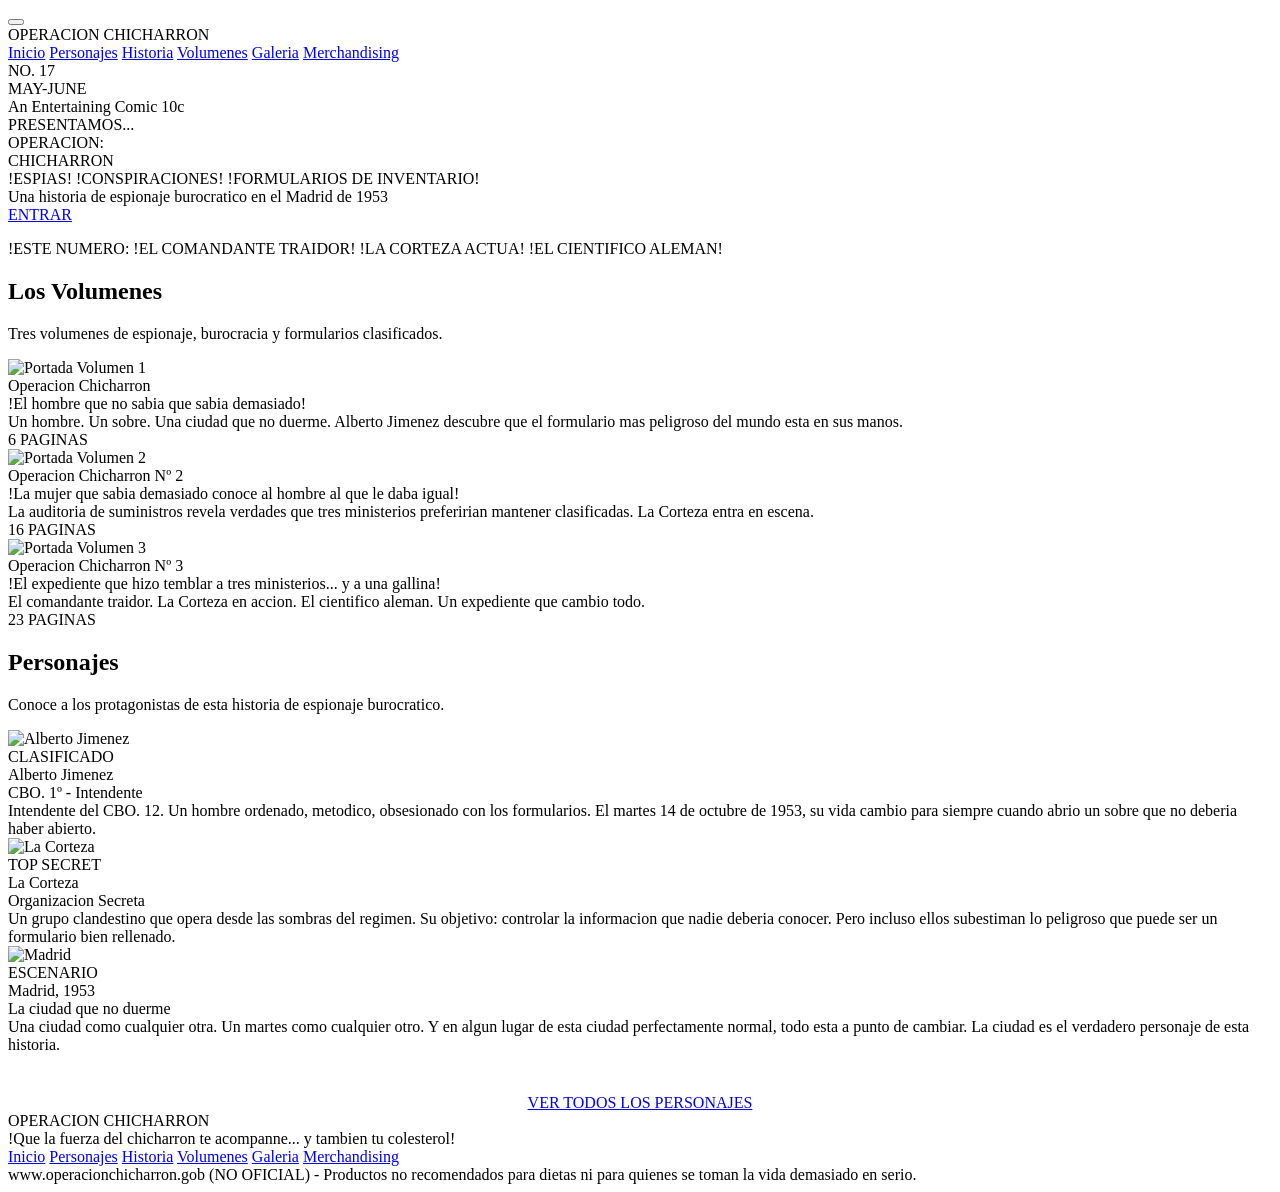
==== index.html @ 0389983f "Add files via upload" ====
<!DOCTYPE html>
<html lang="es">
<head>
  <meta charset="UTF-8">
  <meta name="viewport" content="width=device-width, initial-scale=1.0">
  <title>Operacion Chicharron - El comic</title>
  <meta name="description" content="Operacion Chicharron: Espias, conspiraciones y formularios de inventario. El comic espanol de espionaje burocratico.">
  <link rel="stylesheet" href="css/styles.css">
  <link rel="stylesheet" href="css/animations.css">
</head>
<body>

  <!-- Flash overlay -->
  <div class="flash-overlay"></div>

  <!-- Hamburger -->
  <button class="nav-toggle" aria-label="Menu">
    <span class="bar"></span>
    <span class="bar"></span>
    <span class="bar"></span>
  </button>

  <!-- Fullscreen nav -->
  <nav>
    <div class="nav-logo">OPERACION CHICHARRON</div>
    <a href="index.html">Inicio</a>
    <a href="personajes.html">Personajes</a>
    <a href="historia.html">Historia</a>
    <a href="volumenes.html">Volumenes</a>
    <a href="galeria.html">Galeria</a>
    <a href="merchandising.html">Merchandising</a>
  </nav>

  <!-- HERO -->
  <section class="hero">
    <!-- Explosion burst rings -->
    <div class="explosion-burst"></div>

    <!-- Speed lines -->
    <div class="speed-lines">
      <div class="speed-line"></div>
      <div class="speed-line"></div>
      <div class="speed-line"></div>
      <div class="speed-line"></div>
      <div class="speed-line"></div>
      <div class="speed-line"></div>
      <div class="speed-line"></div>
      <div class="speed-line"></div>
      <div class="speed-line"></div>
      <div class="speed-line"></div>
      <div class="speed-line"></div>
      <div class="speed-line"></div>
    </div>

    <!-- Particles -->
    <div class="particle"></div>
    <div class="particle"></div>
    <div class="particle"></div>
    <div class="particle"></div>
    <div class="particle"></div>
    <div class="particle"></div>
    <div class="particle"></div>
    <div class="particle"></div>

    <!-- Issue badge -->
    <div class="issue-box">
      <div class="issue-num">NO. 17</div>
      <div class="issue-date">MAY-JUNE</div>
    </div>

    <!-- EC Badge -->
    <div class="ec-badge">
      <span>An Entertaining</span>
      <span>Comic</span>
      <span class="price">10c</span>
    </div>

    <!-- Title -->
    <div class="title-container">
      <div class="title-sub">PRESENTAMOS...</div>
      <div class="title-main">OPERACION:</div>
      <span class="title-line2">CHICHARRON</span>
      <div class="title-tagline">!ESPIAS! !CONSPIRACIONES! !FORMULARIOS DE INVENTARIO!</div>
      <div class="title-tagline2">Una historia de espionaje burocratico en el Madrid de 1953</div>
      <a href="#contenido" class="menu-btn">ENTRAR</a>
    </div>

    <!-- Bottom strip -->
    <div class="bottom-strip">
      <p>!ESTE NUMERO: !EL COMANDANTE TRAIDOR! !LA CORTEZA ACTUA! !EL CIENTIFICO ALEMAN!</p>
    </div>
  </section>

  <!-- CONTENIDO -->
  <div id="contenido">

    <!-- Volumenes recientes -->
    <section class="page-section">
      <div class="section-header reveal">
        <h2>Los Volumenes</h2>
        <p>Tres volumenes de espionaje, burocracia y formularios clasificados.</p>
      </div>

      <div class="volumes-grid">
        <div class="volume-card reveal">
          <img class="vol-cover" src="assets/portada1.png" alt="Portada Volumen 1">
          <div class="vol-info">
            <div class="vol-title">Operacion Chicharron</div>
            <div class="vol-subtitle">!El hombre que no sabia que sabia demasiado!</div>
            <div class="vol-desc">Un hombre. Un sobre. Una ciudad que no duerme. Alberto Jimenez descubre que el formulario mas peligroso del mundo esta en sus manos.</div>
            <span class="vol-pages">6 PAGINAS</span>
          </div>
        </div>

        <div class="volume-card reveal">
          <img class="vol-cover" src="assets/portada2.png" alt="Portada Volumen 2">
          <div class="vol-info">
            <div class="vol-title">Operacion Chicharron Nº 2</div>
            <div class="vol-subtitle">!La mujer que sabia demasiado conoce al hombre al que le daba igual!</div>
            <div class="vol-desc">La auditoria de suministros revela verdades que tres ministerios preferirian mantener clasificadas. La Corteza entra en escena.</div>
            <span class="vol-pages">16 PAGINAS</span>
          </div>
        </div>

        <div class="volume-card reveal">
          <img class="vol-cover" src="assets/portada3.png" alt="Portada Volumen 3">
          <div class="vol-info">
            <div class="vol-title">Operacion Chicharron Nº 3</div>
            <div class="vol-subtitle">!El expediente que hizo temblar a tres ministerios... y a una gallina!</div>
            <div class="vol-desc">El comandante traidor. La Corteza en accion. El cientifico aleman. Un expediente que cambio todo.</div>
            <span class="vol-pages">23 PAGINAS</span>
          </div>
        </div>
      </div>
    </section>

    <!-- Personaje destacado -->
    <section class="page-section">
      <div class="section-header reveal">
        <h2>Personajes</h2>
        <p>Conoce a los protagonistas de esta historia de espionaje burocratico.</p>
      </div>

      <div class="character-grid">
        <div class="character-card reveal">
          <img class="char-image" src="assets/panels/panel-vol3-14.png" alt="Alberto Jimenez">
          <div class="char-info">
            <div class="char-stamp">CLASIFICADO</div>
            <div class="char-name">Alberto Jimenez</div>
            <div class="char-rank">CBO. 1º - Intendente</div>
            <div class="char-desc">Intendente del CBO. 12. Un hombre ordenado, metodico, obsesionado con los formularios. El martes 14 de octubre de 1953, su vida cambio para siempre cuando abrio un sobre que no deberia haber abierto.</div>
          </div>
        </div>

        <div class="character-card reveal">
          <img class="char-image" src="assets/panels/panel-vol3-1.png" alt="La Corteza">
          <div class="char-info">
            <div class="char-stamp">TOP SECRET</div>
            <div class="char-name">La Corteza</div>
            <div class="char-rank">Organizacion Secreta</div>
            <div class="char-desc">Un grupo clandestino que opera desde las sombras del regimen. Su objetivo: controlar la informacion que nadie deberia conocer. Pero incluso ellos subestiman lo peligroso que puede ser un formulario bien rellenado.</div>
          </div>
        </div>

        <div class="character-card reveal">
          <img class="char-image" src="assets/panels/panel-madrid.png" alt="Madrid">
          <div class="char-info">
            <div class="char-stamp">ESCENARIO</div>
            <div class="char-name">Madrid, 1953</div>
            <div class="char-rank">La ciudad que no duerme</div>
            <div class="char-desc">Una ciudad como cualquier otra. Un martes como cualquier otro. Y en algun lugar de esta ciudad perfectamente normal, todo esta a punto de cambiar. La ciudad es el verdadero personaje de esta historia.</div>
          </div>
        </div>
      </div>

      <div style="text-align: center; margin-top: 40px;" class="reveal">
        <a href="personajes.html" class="menu-btn" style="opacity:1; animation:none;">VER TODOS LOS PERSONAJES</a>
      </div>
    </section>

    <!-- Footer -->
    <footer>
      <div class="footer-logo">OPERACION CHICHARRON</div>
      <div class="footer-tagline">!Que la fuerza del chicharron te acompanne... y tambien tu colesterol!</div>
      <div class="footer-links">
        <a href="index.html">Inicio</a>
        <a href="personajes.html">Personajes</a>
        <a href="historia.html">Historia</a>
        <a href="volumenes.html">Volumenes</a>
        <a href="galeria.html">Galeria</a>
        <a href="merchandising.html">Merchandising</a>
      </div>
      <div class="footer-copy">www.operacionchicharron.gob (NO OFICIAL) - Productos no recomendados para dietas ni para quienes se toman la vida demasiado en serio.</div>
    </footer>

  </div>

  <script src="js/main.js"></script>
</body>
</html>
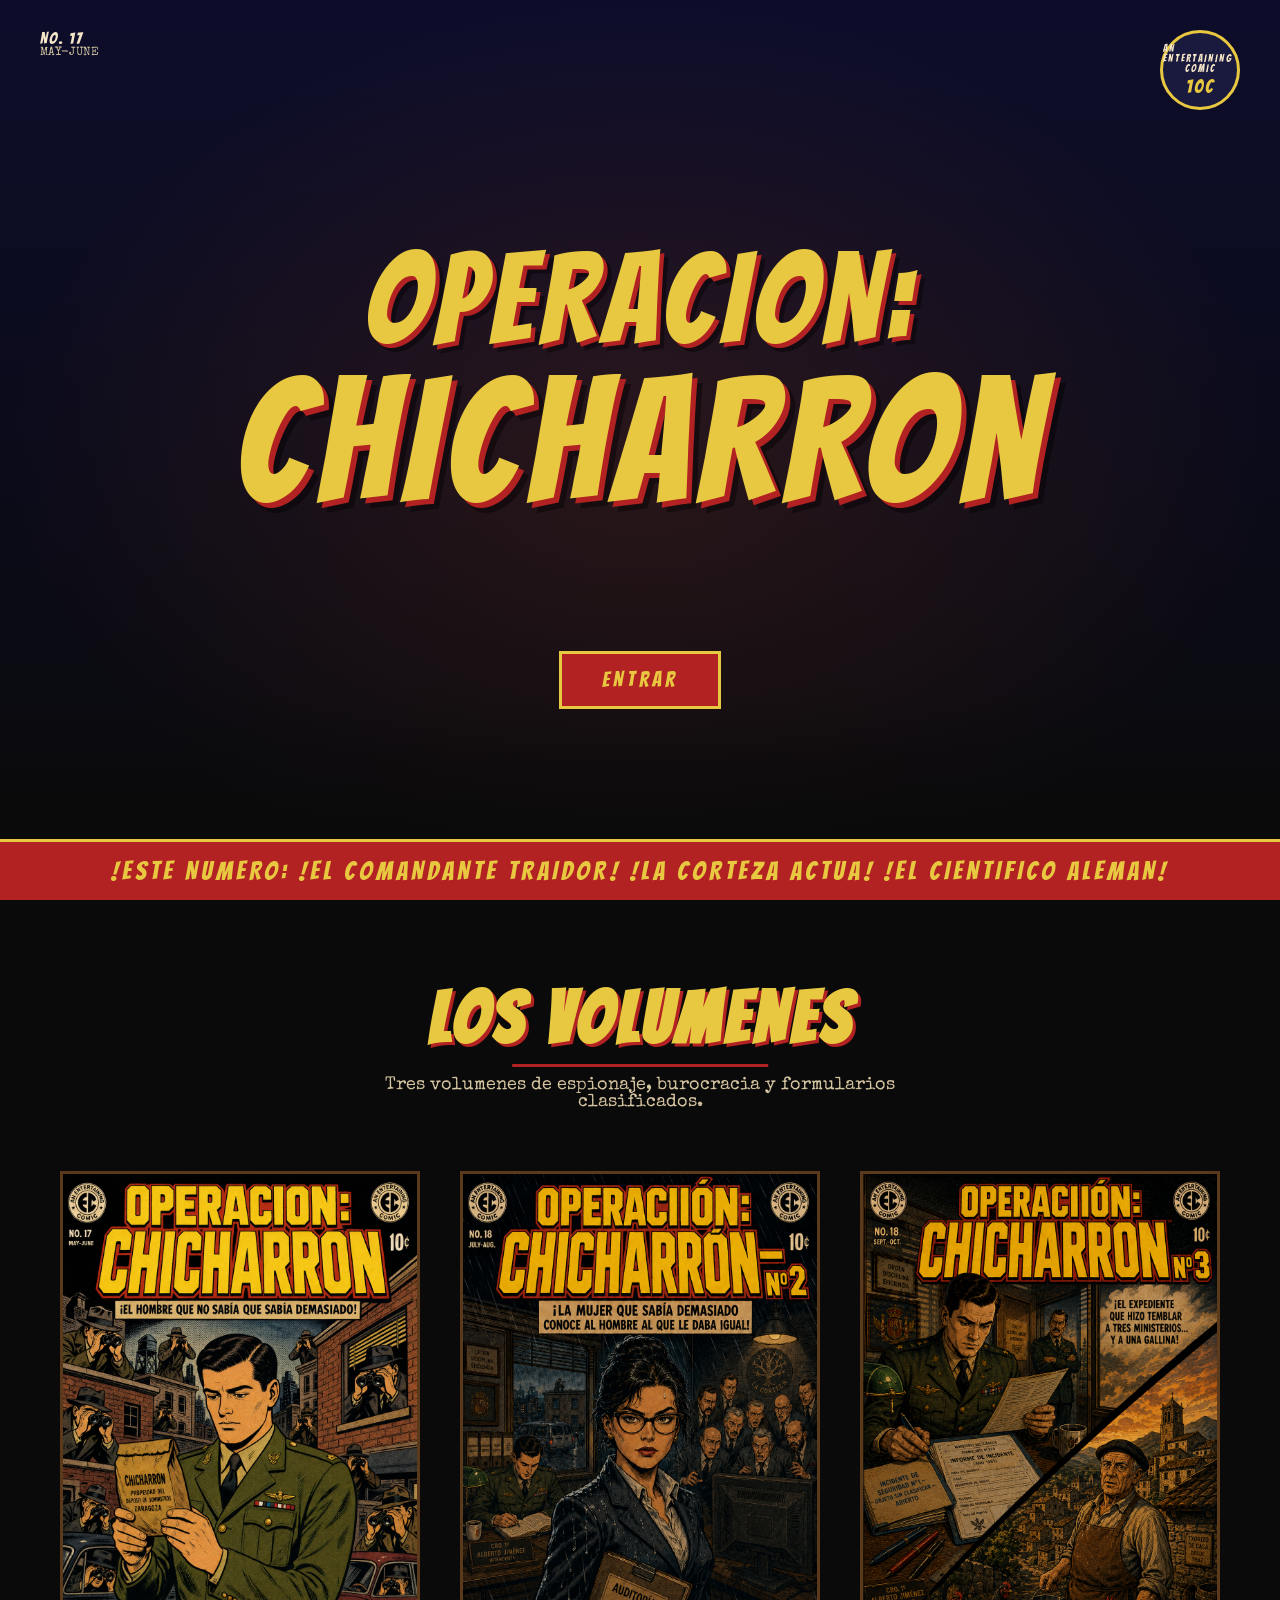
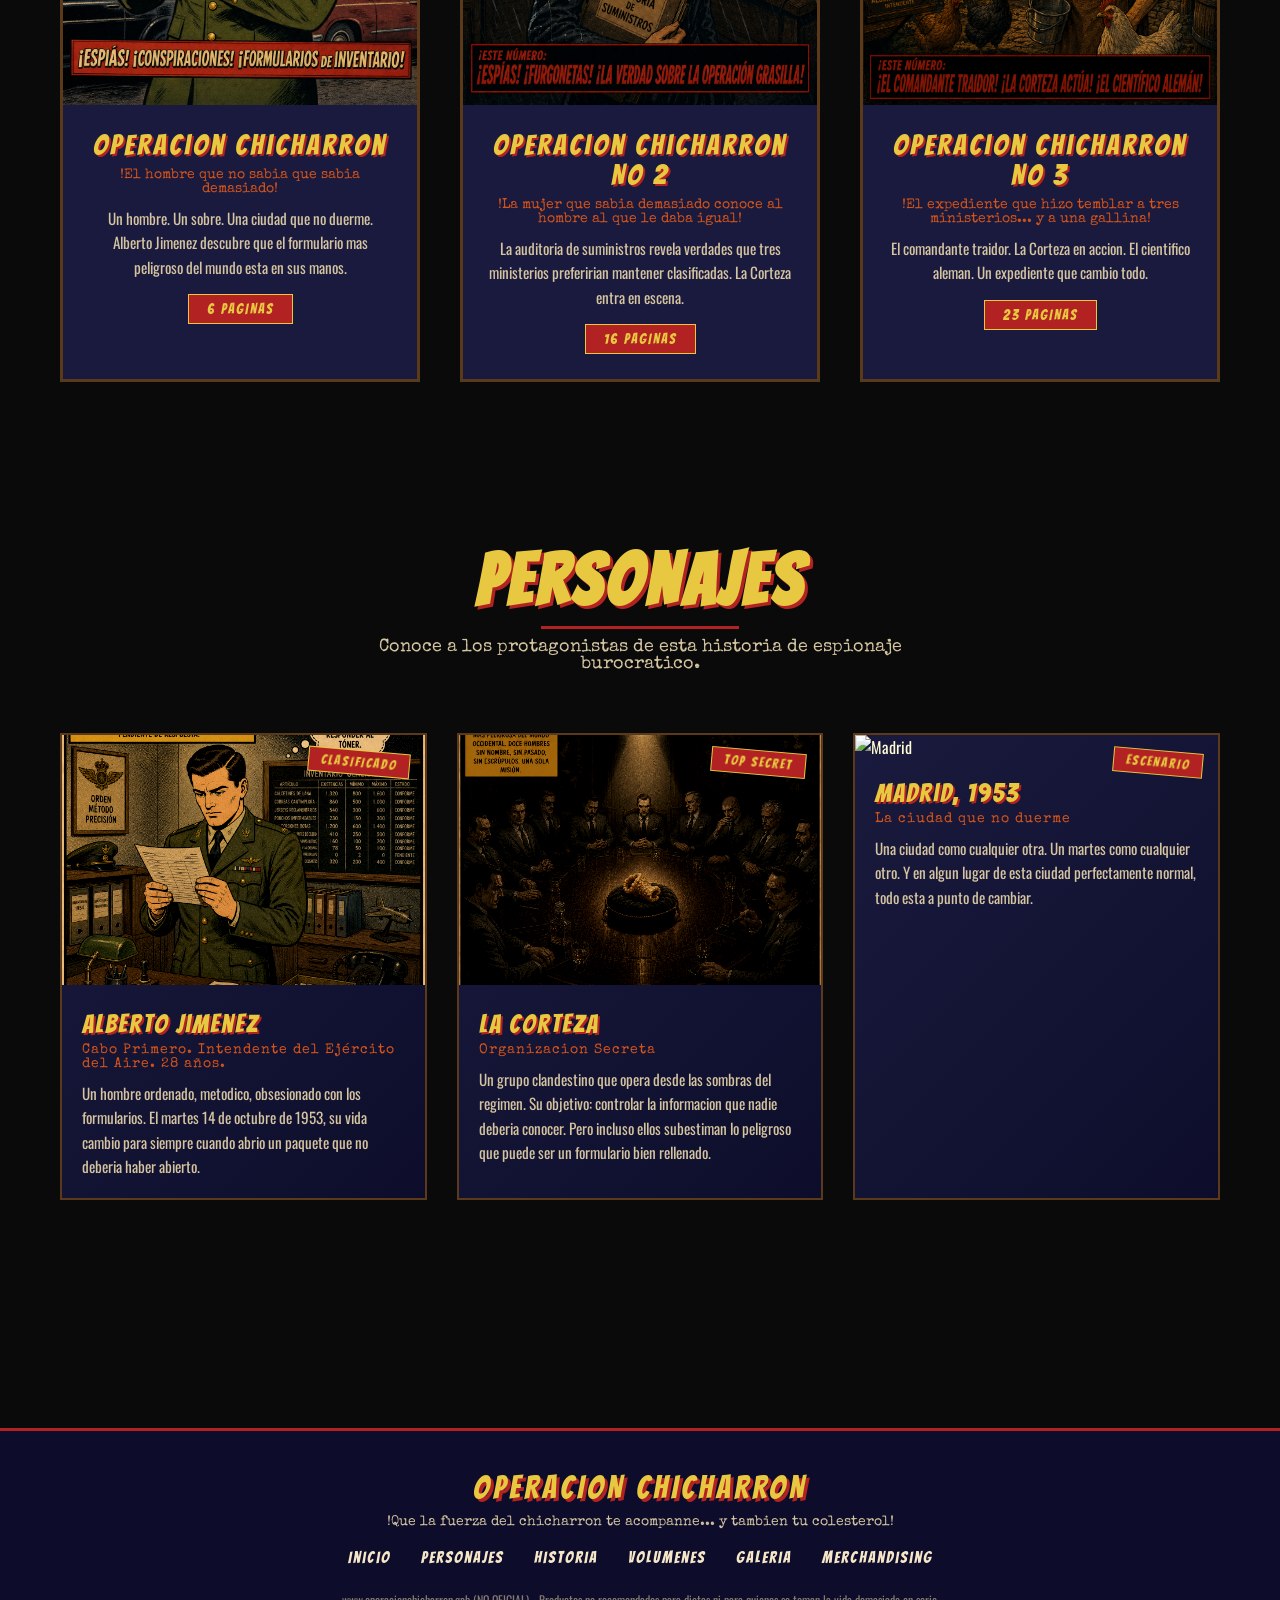
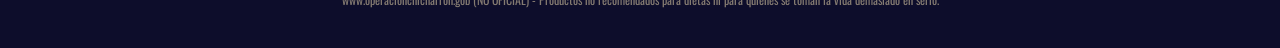
==== commit e1160ce2: "Add files via upload" ====
--- a/index.html
+++ b/index.html
@@ -143,17 +143,17 @@
 
       <div class="character-grid">
         <div class="character-card reveal">
-          <img class="char-image" src="assets/panels/panel-vol3-14.png" alt="Alberto Jimenez">
+          <img class="char-image" src="assets/personajes/alberto.png" alt="Alberto Jimenez">
           <div class="char-info">
             <div class="char-stamp">CLASIFICADO</div>
             <div class="char-name">Alberto Jimenez</div>
-            <div class="char-rank">CBO. 1º - Intendente</div>
-            <div class="char-desc">Intendente del CBO. 12. Un hombre ordenado, metodico, obsesionado con los formularios. El martes 14 de octubre de 1953, su vida cambio para siempre cuando abrio un sobre que no deberia haber abierto.</div>
+            <div class="char-rank">Cabo Primero. Intendente del Ejército del Aire. 28 años.</div>
+            <div class="char-desc">Un hombre ordenado, metodico, obsesionado con los formularios. El martes 14 de octubre de 1953, su vida cambio para siempre cuando abrio un paquete que no deberia haber abierto.</div>
           </div>
         </div>
 
         <div class="character-card reveal">
-          <img class="char-image" src="assets/panels/panel-vol3-1.png" alt="La Corteza">
+          <img class="char-image" src="assets/personajes/La Corteza.png" alt="La Corteza">
           <div class="char-info">
             <div class="char-stamp">TOP SECRET</div>
             <div class="char-name">La Corteza</div>
@@ -168,7 +168,7 @@
             <div class="char-stamp">ESCENARIO</div>
             <div class="char-name">Madrid, 1953</div>
             <div class="char-rank">La ciudad que no duerme</div>
-            <div class="char-desc">Una ciudad como cualquier otra. Un martes como cualquier otro. Y en algun lugar de esta ciudad perfectamente normal, todo esta a punto de cambiar. La ciudad es el verdadero personaje de esta historia.</div>
+            <div class="char-desc">Una ciudad como cualquier otra. Un martes como cualquier otro. Y en algun lugar de esta ciudad perfectamente normal, todo esta a punto de cambiar.</div>
           </div>
         </div>
       </div>
--- a/css/styles.css
+++ b/css/styles.css
@@ -0,0 +1,789 @@
+@import url('https://fonts.googleapis.com/css2?family=Bangers&family=Special+Elite&family=Oswald:wght@400;700&display=swap');
+
+*, *::before, *::after {
+  margin: 0;
+  padding: 0;
+  box-sizing: border-box;
+}
+
+:root {
+  --amarillo: #E8C840;
+  --amarillo-oscuro: #C4A020;
+  --naranja: #D4541A;
+  --rojo: #B22222;
+  --azul-oscuro: #1A1A3E;
+  --azul-profundo: #0D0D2B;
+  --negro: #0A0A0A;
+  --crema: #F5E6C8;
+  --crema-oscuro: #D4C4A0;
+  --verde-militar: #4A5A3A;
+  --marron: #5A3A1A;
+  --sombra: rgba(0,0,0,0.7);
+}
+
+html {
+  scroll-behavior: smooth;
+}
+
+body {
+  font-family: 'Oswald', sans-serif;
+  background-color: var(--negro);
+  color: var(--crema);
+  overflow-x: hidden;
+  min-height: 100vh;
+}
+
+/* Halftone background pattern */
+body::before {
+  content: '';
+  position: fixed;
+  top: 0;
+  left: 0;
+  width: 100%;
+  height: 100%;
+  background-image: radial-gradient(circle, rgba(232,200,64,0.03) 1px, transparent 1px);
+  background-size: 4px 4px;
+  pointer-events: none;
+  z-index: 0;
+}
+
+/* ===== NAVIGATION ===== */
+.nav-toggle {
+  display: none;
+  position: fixed;
+  top: 20px;
+  right: 20px;
+  z-index: 1001;
+  background: var(--rojo);
+  border: 3px solid var(--amarillo);
+  padding: 10px 14px;
+  cursor: pointer;
+  font-family: 'Bangers', cursive;
+  font-size: 1.4rem;
+  color: var(--amarillo);
+  letter-spacing: 2px;
+  transition: transform 0.2s;
+}
+.nav-toggle:hover { transform: scale(1.1); }
+.nav-toggle .bar {
+  display: block;
+  width: 28px;
+  height: 3px;
+  background: var(--amarillo);
+  margin: 5px 0;
+  transition: 0.3s;
+}
+
+nav {
+  position: fixed;
+  top: 0;
+  left: 0;
+  width: 100%;
+  height: 100%;
+  background: var(--negro);
+  z-index: 1000;
+  display: flex;
+  flex-direction: column;
+  align-items: center;
+  justify-content: center;
+  gap: 10px;
+  opacity: 0;
+  pointer-events: none;
+  transition: opacity 0.4s ease;
+}
+nav.active {
+  opacity: 1;
+  pointer-events: all;
+}
+
+nav .nav-logo {
+  font-family: 'Bangers', cursive;
+  font-size: 2rem;
+  color: var(--amarillo);
+  text-shadow: 3px 3px 0 var(--rojo);
+  margin-bottom: 30px;
+  letter-spacing: 4px;
+}
+
+nav a {
+  font-family: 'Bangers', cursive;
+  font-size: 1.8rem;
+  color: var(--crema);
+  text-decoration: none;
+  padding: 12px 40px;
+  border: 2px solid transparent;
+  position: relative;
+  letter-spacing: 3px;
+  transition: all 0.3s;
+  text-transform: uppercase;
+}
+nav a::before {
+  content: '';
+  position: absolute;
+  left: 0;
+  top: 50%;
+  transform: translateY(-50%);
+  width: 0;
+  height: 0;
+  border-left: 12px solid var(--amarillo);
+  border-top: 8px solid transparent;
+  border-bottom: 8px solid transparent;
+  transition: left 0.3s;
+  opacity: 0;
+}
+nav a:hover {
+  color: var(--amarillo);
+  text-shadow: 2px 2px 0 var(--rojo);
+}
+nav a:hover::before {
+  left: 10px;
+  opacity: 1;
+}
+
+/* Hamburger state */
+.nav-toggle.active .bar:nth-child(1) {
+  transform: rotate(45deg) translate(5px, 6px);
+}
+.nav-toggle.active .bar:nth-child(2) {
+  opacity: 0;
+}
+.nav-toggle.active .bar:nth-child(3) {
+  transform: rotate(-45deg) translate(5px, -6px);
+}
+
+/* ===== HERO / INICIO ===== */
+.hero {
+  min-height: 100vh;
+  display: flex;
+  flex-direction: column;
+  align-items: center;
+  justify-content: center;
+  position: relative;
+  background:
+    radial-gradient(ellipse at center, rgba(212,84,26,0.15) 0%, transparent 70%),
+    linear-gradient(180deg, var(--azul-profundo) 0%, var(--negro) 100%);
+  overflow: hidden;
+  padding: 20px;
+}
+
+.hero::after {
+  content: '';
+  position: absolute;
+  bottom: 0;
+  left: 0;
+  width: 100%;
+  height: 200px;
+  background: linear-gradient(to top, var(--negro), transparent);
+  pointer-events: none;
+}
+
+/* ===== TITLE TYPOGRAPHY ===== */
+.title-container {
+  text-align: center;
+  position: relative;
+  z-index: 2;
+}
+
+.title-sub {
+  font-family: 'Bangers', cursive;
+  font-size: clamp(1.2rem, 3vw, 2rem);
+  color: var(--crema);
+  letter-spacing: 10px;
+  text-transform: uppercase;
+  margin-bottom: 10px;
+  opacity: 0;
+}
+.title-sub.animate { animation: fadeSlideDown 0.6s ease forwards 0.5s; }
+
+.title-main {
+  font-family: 'Bangers', cursive;
+  font-size: clamp(3rem, 10vw, 8rem);
+  color: var(--amarillo);
+  text-shadow:
+    4px 4px 0 var(--rojo),
+    8px 8px 0 rgba(0,0,0,0.4);
+  letter-spacing: 6px;
+  line-height: 1;
+  position: relative;
+  display: inline-block;
+}
+
+.title-line2 {
+  font-family: 'Bangers', cursive;
+  font-size: clamp(4rem, 14vw, 11rem);
+  color: var(--amarillo);
+  text-shadow:
+    5px 5px 0 var(--rojo),
+    10px 10px 0 rgba(0,0,0,0.4);
+  letter-spacing: 8px;
+  line-height: 0.9;
+  display: block;
+}
+
+.title-tagline {
+  font-family: 'Special Elite', cursive;
+  font-size: clamp(0.9rem, 2vw, 1.4rem);
+  color: var(--naranja);
+  margin-top: 30px;
+  letter-spacing: 3px;
+  text-transform: uppercase;
+  opacity: 0;
+}
+.title-tagline.animate { animation: fadeSlideUp 0.8s ease forwards 1.8s; }
+
+.title-tagline2 {
+  font-family: 'Special Elite', cursive;
+  font-size: clamp(0.7rem, 1.5vw, 1rem);
+  color: var(--crema-oscuro);
+  margin-top: 10px;
+  letter-spacing: 2px;
+  opacity: 0;
+}
+.title-tagline2.animate { animation: fadeSlideUp 0.8s ease forwards 2.2s; }
+
+/* ===== COMIC BADGE (EC style) ===== */
+.ec-badge {
+  position: absolute;
+  top: 30px;
+  right: 40px;
+  width: 80px;
+  height: 80px;
+  border: 3px solid var(--amarillo);
+  border-radius: 50%;
+  display: flex;
+  flex-direction: column;
+  align-items: center;
+  justify-content: center;
+  background: var(--azul-oscuro);
+  z-index: 5;
+  opacity: 0;
+  animation: fadeScale 0.5s ease forwards 2.5s;
+}
+.ec-badge span {
+  font-family: 'Bangers', cursive;
+  font-size: 0.6rem;
+  color: var(--crema);
+  letter-spacing: 2px;
+  text-transform: uppercase;
+}
+.ec-badge .price {
+  font-size: 1.2rem;
+  color: var(--amarillo);
+  margin-top: 2px;
+}
+
+/* ===== ISSUE BOX ===== */
+.issue-box {
+  position: absolute;
+  top: 30px;
+  left: 40px;
+  z-index: 5;
+  opacity: 0;
+  animation: fadeSlideRight 0.5s ease forwards 2.8s;
+}
+.issue-box .issue-num {
+  font-family: 'Bangers', cursive;
+  font-size: 1rem;
+  color: var(--crema);
+  letter-spacing: 2px;
+}
+.issue-box .issue-date {
+  font-family: 'Special Elite', cursive;
+  font-size: 0.75rem;
+  color: var(--crema-oscuro);
+}
+
+/* ===== BOTTOM STRIP ===== */
+.bottom-strip {
+  position: absolute;
+  bottom: 0;
+  left: 0;
+  width: 100%;
+  background: var(--rojo);
+  padding: 15px 20px;
+  text-align: center;
+  z-index: 5;
+  border-top: 3px solid var(--amarillo);
+}
+.bottom-strip p {
+  font-family: 'Bangers', cursive;
+  font-size: clamp(0.9rem, 2.5vw, 1.6rem);
+  color: var(--amarillo);
+  letter-spacing: 4px;
+  text-transform: uppercase;
+}
+
+/* ===== MENU BUTTON (bottom of hero) ===== */
+.menu-btn {
+  position: relative;
+  z-index: 10;
+  margin-top: 50px;
+  display: inline-block;
+  padding: 15px 40px;
+  background: var(--rojo);
+  border: 3px solid var(--amarillo);
+  color: var(--amarillo);
+  font-family: 'Bangers', cursive;
+  font-size: 1.3rem;
+  letter-spacing: 4px;
+  text-transform: uppercase;
+  text-decoration: none;
+  cursor: pointer;
+  transition: all 0.3s;
+  opacity: 0;
+  animation: fadeSlideUp 0.6s ease forwards 3s;
+}
+.menu-btn:hover {
+  background: var(--amarillo);
+  color: var(--negro);
+  transform: scale(1.05);
+}
+
+/* ===== PAGE SECTIONS ===== */
+.page-section {
+  padding: 80px 20px;
+  max-width: 1200px;
+  margin: 0 auto;
+  position: relative;
+  z-index: 1;
+}
+
+.section-header {
+  text-align: center;
+  margin-bottom: 60px;
+  position: relative;
+}
+
+.section-header h2 {
+  font-family: 'Bangers', cursive;
+  font-size: clamp(2.5rem, 6vw, 4.5rem);
+  color: var(--amarillo);
+  text-shadow: 3px 3px 0 var(--rojo);
+  letter-spacing: 4px;
+  text-transform: uppercase;
+  position: relative;
+  display: inline-block;
+}
+.section-header h2::after {
+  content: '';
+  position: absolute;
+  bottom: -10px;
+  left: 50%;
+  transform: translateX(-50%);
+  width: 60%;
+  height: 3px;
+  background: var(--rojo);
+}
+
+.section-header p {
+  font-family: 'Special Elite', cursive;
+  font-size: 1.1rem;
+  color: var(--crema-oscuro);
+  margin-top: 20px;
+  max-width: 600px;
+  margin-left: auto;
+  margin-right: auto;
+}
+
+/* ===== COMIC PANEL CARDS ===== */
+.panel-card {
+  background: var(--azul-oscuro);
+  border: 3px solid var(--amarillo);
+  overflow: hidden;
+  position: relative;
+  margin-bottom: 30px;
+  transition: transform 0.3s;
+}
+.panel-card:hover { transform: scale(1.02); }
+
+.panel-card img {
+  width: 100%;
+  height: auto;
+  display: block;
+  filter: saturate(0.9);
+  transition: filter 0.3s;
+}
+.panel-card:hover img { filter: saturate(1.2); }
+
+.panel-card .panel-caption {
+  padding: 15px 20px;
+  background: rgba(0,0,0,0.8);
+  font-family: 'Special Elite', cursive;
+  font-size: 0.95rem;
+  color: var(--crema);
+  border-top: 2px solid var(--rojo);
+}
+
+/* ===== CHARACTER CARDS ===== */
+.character-grid {
+  display: grid;
+  grid-template-columns: repeat(auto-fit, minmax(300px, 1fr));
+  gap: 30px;
+  margin-top: 40px;
+}
+
+.character-card {
+  background: linear-gradient(135deg, var(--azul-oscuro), var(--azul-profundo));
+  border: 2px solid var(--marron);
+  padding: 0;
+  position: relative;
+  overflow: hidden;
+  transition: transform 0.3s, border-color 0.3s;
+}
+.character-card:hover {
+  transform: translateY(-5px);
+  border-color: var(--amarillo);
+}
+
+.character-card .char-image {
+  width: 100%;
+  height: 250px;
+  object-fit: cover;
+  filter: sepia(0.2) contrast(1.1);
+}
+
+.character-card .char-info {
+  padding: 20px;
+}
+
+.character-card .char-name {
+  font-family: 'Bangers', cursive;
+  font-size: 1.6rem;
+  color: var(--amarillo);
+  text-shadow: 2px 2px 0 var(--rojo);
+  letter-spacing: 2px;
+}
+
+.character-card .char-rank {
+  font-family: 'Special Elite', cursive;
+  font-size: 0.85rem;
+  color: var(--naranja);
+  margin: 5px 0 10px;
+  letter-spacing: 1px;
+}
+
+.character-card .char-desc {
+  font-family: 'Oswald', sans-serif;
+  font-size: 0.95rem;
+  color: var(--crema-oscuro);
+  line-height: 1.6;
+}
+
+.character-card .char-stamp {
+  position: absolute;
+  top: 15px;
+  right: 15px;
+  background: var(--rojo);
+  color: var(--amarillo);
+  font-family: 'Bangers', cursive;
+  padding: 5px 12px;
+  font-size: 0.8rem;
+  letter-spacing: 2px;
+  transform: rotate(5deg);
+  border: 1px solid var(--amarillo);
+}
+
+/* ===== VOLUME CARDS ===== */
+.volumes-grid {
+  display: grid;
+  grid-template-columns: repeat(auto-fit, minmax(300px, 1fr));
+  gap: 40px;
+  margin-top: 40px;
+}
+
+.volume-card {
+  background: var(--azul-oscuro);
+  border: 3px solid var(--marron);
+  overflow: hidden;
+  transition: transform 0.3s, border-color 0.3s;
+  position: relative;
+}
+.volume-card:hover {
+  transform: translateY(-8px);
+  border-color: var(--amarillo);
+}
+
+.volume-card .vol-cover {
+  width: 100%;
+  height: auto;
+  display: block;
+}
+
+.volume-card .vol-info {
+  padding: 25px;
+  text-align: center;
+}
+
+.volume-card .vol-title {
+  font-family: 'Bangers', cursive;
+  font-size: 1.8rem;
+  color: var(--amarillo);
+  text-shadow: 2px 2px 0 var(--rojo);
+  letter-spacing: 3px;
+}
+
+.volume-card .vol-subtitle {
+  font-family: 'Special Elite', cursive;
+  font-size: 0.9rem;
+  color: var(--naranja);
+  margin: 8px 0;
+}
+
+.volume-card .vol-desc {
+  font-family: 'Oswald', sans-serif;
+  font-size: 0.95rem;
+  color: var(--crema-oscuro);
+  line-height: 1.6;
+  margin-top: 10px;
+}
+
+.volume-card .vol-pages {
+  display: inline-block;
+  margin-top: 15px;
+  background: var(--rojo);
+  color: var(--amarillo);
+  font-family: 'Bangers', cursive;
+  padding: 6px 18px;
+  font-size: 0.9rem;
+  letter-spacing: 2px;
+  border: 1px solid var(--amarillo);
+}
+
+/* ===== GALLERY ===== */
+.gallery-grid {
+  display: grid;
+  grid-template-columns: repeat(auto-fill, minmax(280px, 1fr));
+  gap: 15px;
+  margin-top: 40px;
+}
+
+.gallery-item {
+  border: 2px solid var(--marron);
+  overflow: hidden;
+  cursor: pointer;
+  transition: transform 0.3s, border-color 0.3s;
+  position: relative;
+}
+.gallery-item:hover {
+  transform: scale(1.03);
+  border-color: var(--amarillo);
+}
+.gallery-item img {
+  width: 100%;
+  height: 220px;
+  object-fit: cover;
+  display: block;
+  filter: saturate(0.85);
+  transition: filter 0.3s;
+}
+.gallery-item:hover img { filter: saturate(1.1); }
+
+/* ===== MERCHANDISING ===== */
+.merch-hero {
+  text-align: center;
+  margin-bottom: 40px;
+}
+.merch-hero img {
+  max-width: 100%;
+  height: auto;
+  border: 4px solid var(--amarillo);
+  box-shadow: 0 0 40px rgba(232,200,64,0.2);
+}
+
+/* ===== TIMELINE ===== */
+.timeline {
+  position: relative;
+  padding: 20px 0;
+}
+.timeline::before {
+  content: '';
+  position: absolute;
+  left: 50%;
+  top: 0;
+  bottom: 0;
+  width: 3px;
+  background: var(--rojo);
+  transform: translateX(-50%);
+}
+
+.timeline-item {
+  position: relative;
+  width: 45%;
+  padding: 25px;
+  background: var(--azul-oscuro);
+  border: 2px solid var(--marron);
+  margin-bottom: 40px;
+}
+.timeline-item:nth-child(odd) {
+  margin-left: 5%;
+}
+.timeline-item:nth-child(even) {
+  margin-left: 50%;
+}
+
+.timeline-item::after {
+  content: '';
+  position: absolute;
+  top: 30px;
+  width: 16px;
+  height: 16px;
+  background: var(--amarillo);
+  border: 3px solid var(--rojo);
+  border-radius: 50%;
+}
+.timeline-item:nth-child(odd)::after {
+  right: -33px;
+}
+.timeline-item:nth-child(even)::after {
+  left: -33px;
+}
+
+.timeline-item .tl-title {
+  font-family: 'Bangers', cursive;
+  font-size: 1.4rem;
+  color: var(--amarillo);
+  text-shadow: 2px 2px 0 var(--rojo);
+  letter-spacing: 2px;
+}
+
+.timeline-item .tl-subtitle {
+  font-family: 'Special Elite', cursive;
+  font-size: 0.85rem;
+  color: var(--naranja);
+  margin: 5px 0 10px;
+}
+
+.timeline-item .tl-text {
+  font-family: 'Oswald', sans-serif;
+  font-size: 0.95rem;
+  color: var(--crema-oscuro);
+  line-height: 1.6;
+}
+
+.timeline-item .tl-cover {
+  width: 100%;
+  margin-top: 15px;
+  border: 2px solid var(--marron);
+}
+
+/* ===== FOOTER ===== */
+footer {
+  background: var(--azul-profundo);
+  border-top: 3px solid var(--rojo);
+  padding: 40px 20px;
+  text-align: center;
+  position: relative;
+  z-index: 1;
+}
+
+footer .footer-logo {
+  font-family: 'Bangers', cursive;
+  font-size: 2rem;
+  color: var(--amarillo);
+  text-shadow: 3px 3px 0 var(--rojo);
+  letter-spacing: 4px;
+}
+
+footer .footer-tagline {
+  font-family: 'Special Elite', cursive;
+  font-size: 0.9rem;
+  color: var(--crema-oscuro);
+  margin: 10px 0 20px;
+}
+
+footer .footer-links {
+  display: flex;
+  justify-content: center;
+  gap: 30px;
+  flex-wrap: wrap;
+}
+
+footer .footer-links a {
+  font-family: 'Bangers', cursive;
+  color: var(--crema);
+  text-decoration: none;
+  font-size: 1rem;
+  letter-spacing: 2px;
+  transition: color 0.3s;
+}
+footer .footer-links a:hover {
+  color: var(--amarillo);
+}
+
+footer .footer-copy {
+  font-family: 'Oswald', sans-serif;
+  font-size: 0.75rem;
+  color: var(--crema-oscuro);
+  margin-top: 25px;
+  opacity: 0.6;
+}
+
+/* ===== SCROLL ANIMATIONS ===== */
+.reveal {
+  opacity: 0;
+  transform: translateY(30px);
+  transition: opacity 0.8s ease, transform 0.8s ease;
+}
+.reveal.visible {
+  opacity: 1;
+  transform: translateY(0);
+}
+
+/* ===== RESPONSIVE ===== */
+@media (max-width: 768px) {
+  .nav-toggle {
+    display: block;
+  }
+
+  .ec-badge {
+    width: 60px;
+    height: 60px;
+    top: 20px;
+    right: 20px;
+  }
+  .ec-badge span { font-size: 0.5rem; }
+  .ec-badge .price { font-size: 0.9rem; }
+
+  .issue-box {
+    top: 20px;
+    left: 20px;
+  }
+
+  .timeline::before { left: 20px; }
+  .timeline-item {
+    width: 80%;
+    margin-left: 50px !important;
+  }
+  .timeline-item::after {
+    left: -38px !important;
+    right: auto !important;
+  }
+
+  .character-grid {
+    grid-template-columns: 1fr;
+  }
+
+  .volumes-grid {
+    grid-template-columns: 1fr;
+  }
+
+  .gallery-grid {
+    grid-template-columns: repeat(auto-fill, minmax(200px, 1fr));
+  }
+
+  nav a {
+    font-size: 1.3rem;
+    padding: 10px 25px;
+  }
+
+  .bottom-strip p {
+    font-size: 0.7rem;
+    letter-spacing: 2px;
+  }
+}
+
+@media (max-width: 480px) {
+  .gallery-grid {
+    grid-template-columns: 1fr;
+  }
+}
--- a/css/animations.css
+++ b/css/animations.css
@@ -0,0 +1,305 @@
+/* ===== EXPLOSION / IMPACT ANIMATION ===== */
+
+/* Flash overlay on load */
+.flash-overlay {
+  position: fixed;
+  top: 0;
+  left: 0;
+  width: 100%;
+  height: 100%;
+  background: var(--amarillo);
+  z-index: 9999;
+  pointer-events: none;
+  animation: flashBurst 0.6s ease-out forwards;
+}
+
+@keyframes flashBurst {
+  0% { opacity: 1; }
+  30% { opacity: 0.8; }
+  100% { opacity: 0; }
+}
+
+/* Title explosion entrance */
+.title-main,
+.title-line2 {
+  opacity: 0;
+  animation: titleExplosion 0.8s cubic-bezier(0.17, 0.67, 0.29, 1.3) forwards 0.3s;
+}
+
+.title-line2 {
+  animation-delay: 0.5s;
+}
+
+@keyframes titleExplosion {
+  0% {
+    opacity: 0;
+    transform: scale(3) rotate(-5deg);
+    filter: brightness(3) blur(8px);
+  }
+  40% {
+    opacity: 1;
+    transform: scale(1.15) rotate(1deg);
+    filter: brightness(1.5) blur(0);
+  }
+  60% {
+    transform: scale(0.95) rotate(-0.5deg);
+  }
+  80% {
+    transform: scale(1.03) rotate(0.2deg);
+  }
+  100% {
+    opacity: 1;
+    transform: scale(1) rotate(0deg);
+    filter: brightness(1) blur(0);
+  }
+}
+
+/* Shake effect after impact */
+.hero.shake {
+  animation: screenShake 0.5s ease-in-out 0.8s;
+}
+
+@keyframes screenShake {
+  0%, 100% { transform: translate(0); }
+  10% { transform: translate(-4px, 2px); }
+  20% { transform: translate(4px, -2px); }
+  30% { transform: translate(-3px, 3px); }
+  40% { transform: translate(3px, -1px); }
+  50% { transform: translate(-2px, 1px); }
+  60% { transform: translate(2px, -2px); }
+  70% { transform: translate(-1px, 1px); }
+  80% { transform: translate(1px, -1px); }
+  90% { transform: translate(-1px, 0); }
+}
+
+/* Explosion burst lines */
+.explosion-burst {
+  position: absolute;
+  top: 50%;
+  left: 50%;
+  transform: translate(-50%, -50%);
+  width: 0;
+  height: 0;
+  z-index: 1;
+  pointer-events: none;
+}
+
+.explosion-burst::before,
+.explosion-burst::after {
+  content: '';
+  position: absolute;
+  top: 50%;
+  left: 50%;
+  transform: translate(-50%, -50%);
+  border-radius: 50%;
+  animation: burstRing 0.8s ease-out forwards 0.4s;
+}
+
+.explosion-burst::before {
+  width: 100px;
+  height: 100px;
+  border: 4px solid var(--amarillo);
+  opacity: 0;
+}
+
+.explosion-burst::after {
+  width: 200px;
+  height: 200px;
+  border: 3px solid var(--naranja);
+  opacity: 0;
+  animation-delay: 0.5s;
+}
+
+@keyframes burstRing {
+  0% {
+    opacity: 1;
+    transform: translate(-50%, -50%) scale(0.3);
+  }
+  100% {
+    opacity: 0;
+    transform: translate(-50%, -50%) scale(4);
+  }
+}
+
+/* Speed lines radiating from center */
+.speed-lines {
+  position: absolute;
+  top: 50%;
+  left: 50%;
+  width: 0;
+  height: 0;
+  z-index: 1;
+  pointer-events: none;
+}
+
+.speed-line {
+  position: absolute;
+  top: 50%;
+  left: 50%;
+  width: 300px;
+  height: 2px;
+  background: linear-gradient(90deg, var(--amarillo), transparent);
+  transform-origin: left center;
+  opacity: 0;
+  animation: speedLineShoot 0.6s ease-out forwards;
+}
+
+.speed-line:nth-child(1) { transform: rotate(0deg); animation-delay: 0.4s; }
+.speed-line:nth-child(2) { transform: rotate(30deg); animation-delay: 0.42s; }
+.speed-line:nth-child(3) { transform: rotate(60deg); animation-delay: 0.44s; }
+.speed-line:nth-child(4) { transform: rotate(90deg); animation-delay: 0.46s; }
+.speed-line:nth-child(5) { transform: rotate(120deg); animation-delay: 0.48s; }
+.speed-line:nth-child(6) { transform: rotate(150deg); animation-delay: 0.5s; }
+.speed-line:nth-child(7) { transform: rotate(180deg); animation-delay: 0.52s; }
+.speed-line:nth-child(8) { transform: rotate(210deg); animation-delay: 0.54s; }
+.speed-line:nth-child(9) { transform: rotate(240deg); animation-delay: 0.56s; }
+.speed-line:nth-child(10) { transform: rotate(270deg); animation-delay: 0.58s; }
+.speed-line:nth-child(11) { transform: rotate(300deg); animation-delay: 0.6s; }
+.speed-line:nth-child(12) { transform: rotate(330deg); animation-delay: 0.62s; }
+
+@keyframes speedLineShoot {
+  0% {
+    opacity: 0.8;
+    width: 0;
+  }
+  50% {
+    opacity: 0.6;
+    width: 400px;
+  }
+  100% {
+    opacity: 0;
+    width: 600px;
+  }
+}
+
+/* Particles / debris */
+.particle {
+  position: absolute;
+  width: 6px;
+  height: 6px;
+  background: var(--amarillo);
+  opacity: 0;
+  animation: particleFly 1s ease-out forwards;
+}
+
+.particle:nth-child(1) { top: 45%; left: 48%; animation-delay: 0.35s; --tx: -120px; --ty: -80px; }
+.particle:nth-child(2) { top: 50%; left: 52%; animation-delay: 0.37s; --tx: 100px; --ty: -100px; background: var(--naranja); }
+.particle:nth-child(3) { top: 52%; left: 46%; animation-delay: 0.39s; --tx: -80px; --ty: 90px; }
+.particle:nth-child(4) { top: 48%; left: 55%; animation-delay: 0.41s; --tx: 130px; --ty: 60px; background: var(--rojo); }
+.particle:nth-child(5) { top: 44%; left: 50%; animation-delay: 0.43s; --tx: -30px; --ty: -130px; }
+.particle:nth-child(6) { top: 55%; left: 49%; animation-delay: 0.45s; --tx: 50px; --ty: 110px; background: var(--naranja); }
+.particle:nth-child(7) { top: 47%; left: 44%; animation-delay: 0.47s; --tx: -150px; --ty: -20px; }
+.particle:nth-child(8) { top: 53%; left: 56%; animation-delay: 0.49s; --tx: 140px; --ty: -40px; background: var(--rojo); }
+
+@keyframes particleFly {
+  0% {
+    opacity: 1;
+    transform: translate(0, 0) scale(1);
+  }
+  100% {
+    opacity: 0;
+    transform: translate(var(--tx), var(--ty)) scale(0);
+  }
+}
+
+/* ===== UTILITY ANIMATIONS ===== */
+@keyframes fadeSlideDown {
+  from {
+    opacity: 0;
+    transform: translateY(-20px);
+  }
+  to {
+    opacity: 1;
+    transform: translateY(0);
+  }
+}
+
+@keyframes fadeSlideUp {
+  from {
+    opacity: 0;
+    transform: translateY(20px);
+  }
+  to {
+    opacity: 1;
+    transform: translateY(0);
+  }
+}
+
+@keyframes fadeSlideRight {
+  from {
+    opacity: 0;
+    transform: translateX(-20px);
+  }
+  to {
+    opacity: 1;
+    transform: translateX(0);
+  }
+}
+
+@keyframes fadeScale {
+  from {
+    opacity: 0;
+    transform: scale(0.5);
+  }
+  to {
+    opacity: 1;
+    transform: scale(1);
+  }
+}
+
+/* Pulse glow on title after animation */
+.title-main.pulse,
+.title-line2.pulse {
+  animation: titlePulse 3s ease-in-out infinite 3s;
+}
+
+@keyframes titlePulse {
+  0%, 100% {
+    text-shadow:
+      5px 5px 0 var(--rojo),
+      10px 10px 0 rgba(0,0,0,0.4);
+  }
+  50% {
+    text-shadow:
+      5px 5px 0 var(--rojo),
+      10px 10px 0 rgba(0,0,0,0.4),
+      0 0 40px rgba(232,200,64,0.3);
+  }
+}
+
+/* ===== PAGE TRANSITION ===== */
+.page-enter {
+  animation: pageSlideIn 0.6s ease forwards;
+}
+
+@keyframes pageSlideIn {
+  from {
+    opacity: 0;
+    transform: translateY(40px);
+  }
+  to {
+    opacity: 1;
+    transform: translateY(0);
+  }
+}
+
+/* ===== HOVER BURST EFFECT ON CARDS ===== */
+.panel-card::before {
+  content: '!';
+  position: absolute;
+  top: 50%;
+  left: 50%;
+  transform: translate(-50%, -50%) scale(0);
+  font-family: 'Bangers', cursive;
+  font-size: 4rem;
+  color: var(--amarillo);
+  text-shadow: 3px 3px 0 var(--rojo);
+  z-index: 10;
+  pointer-events: none;
+  opacity: 0;
+  transition: all 0.3s;
+}
+.panel-card:hover::before {
+  transform: translate(-50%, -50%) scale(1);
+  opacity: 0.15;
+}
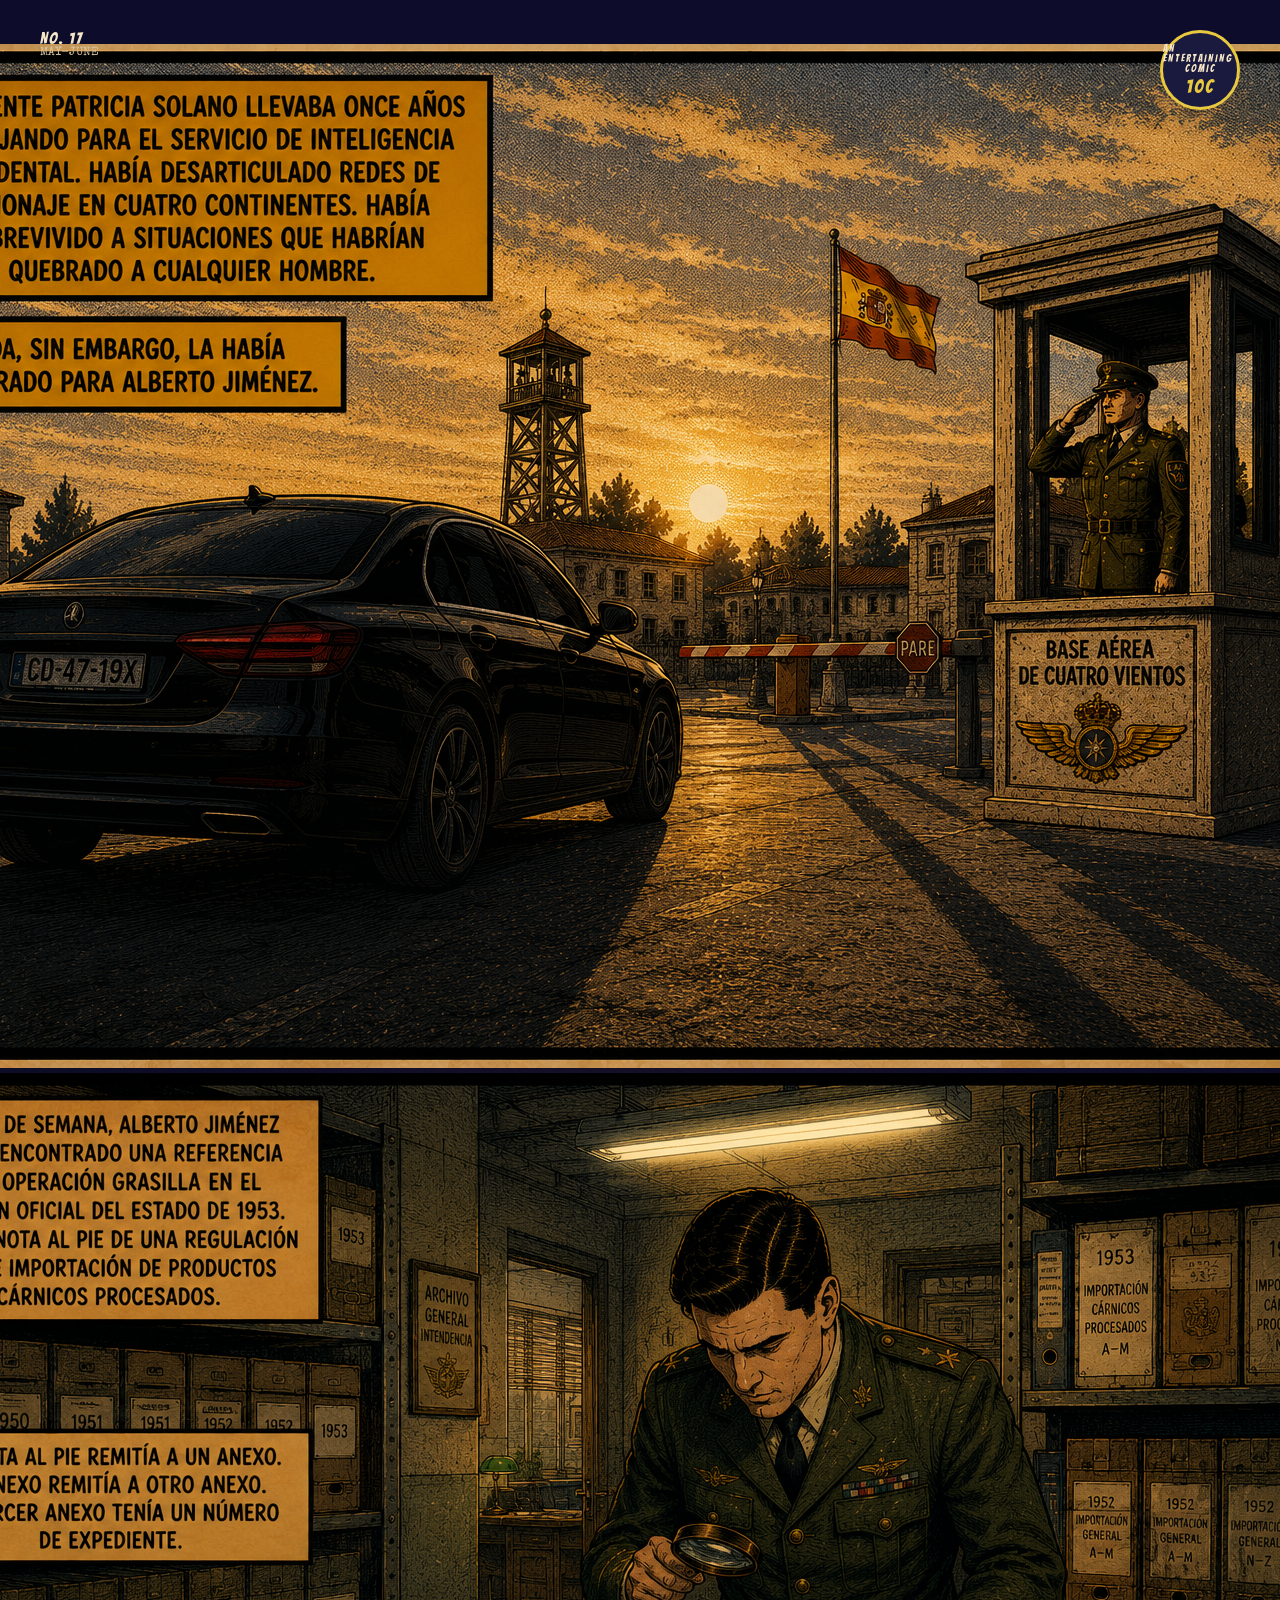
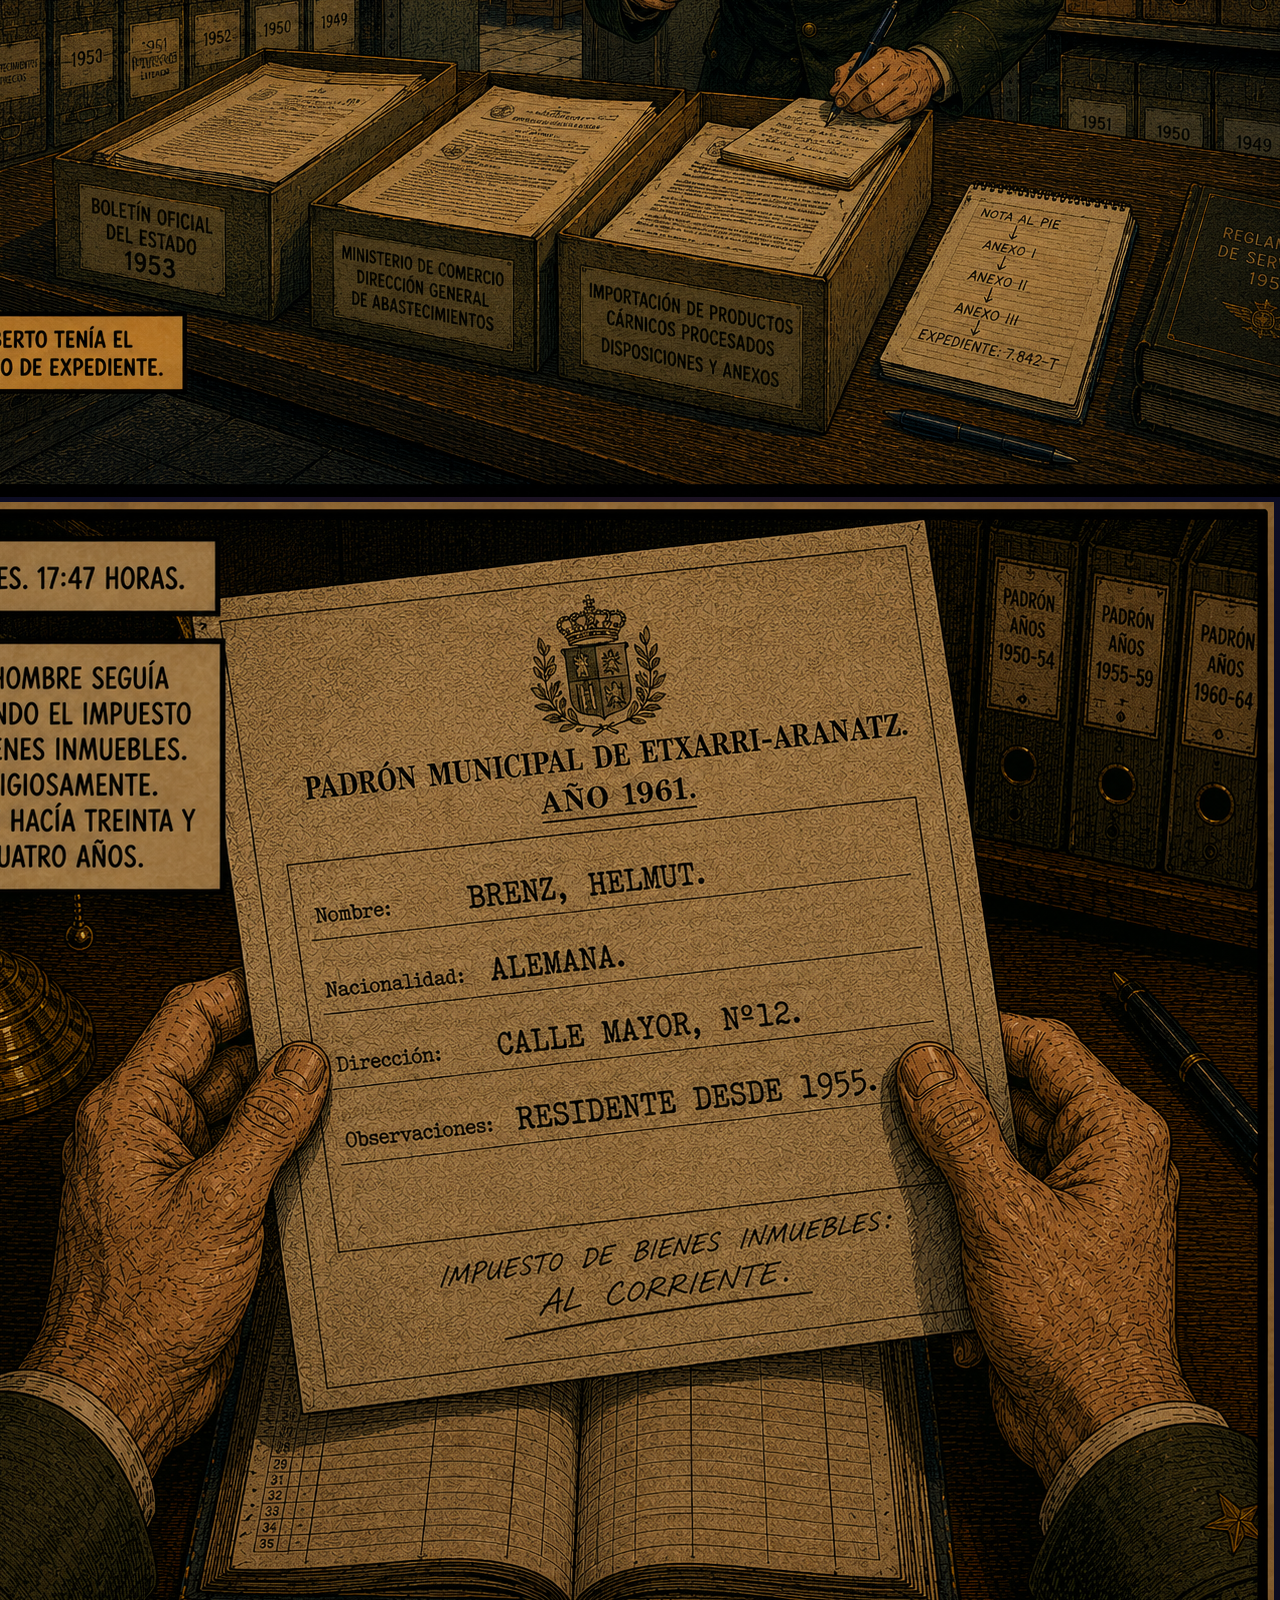
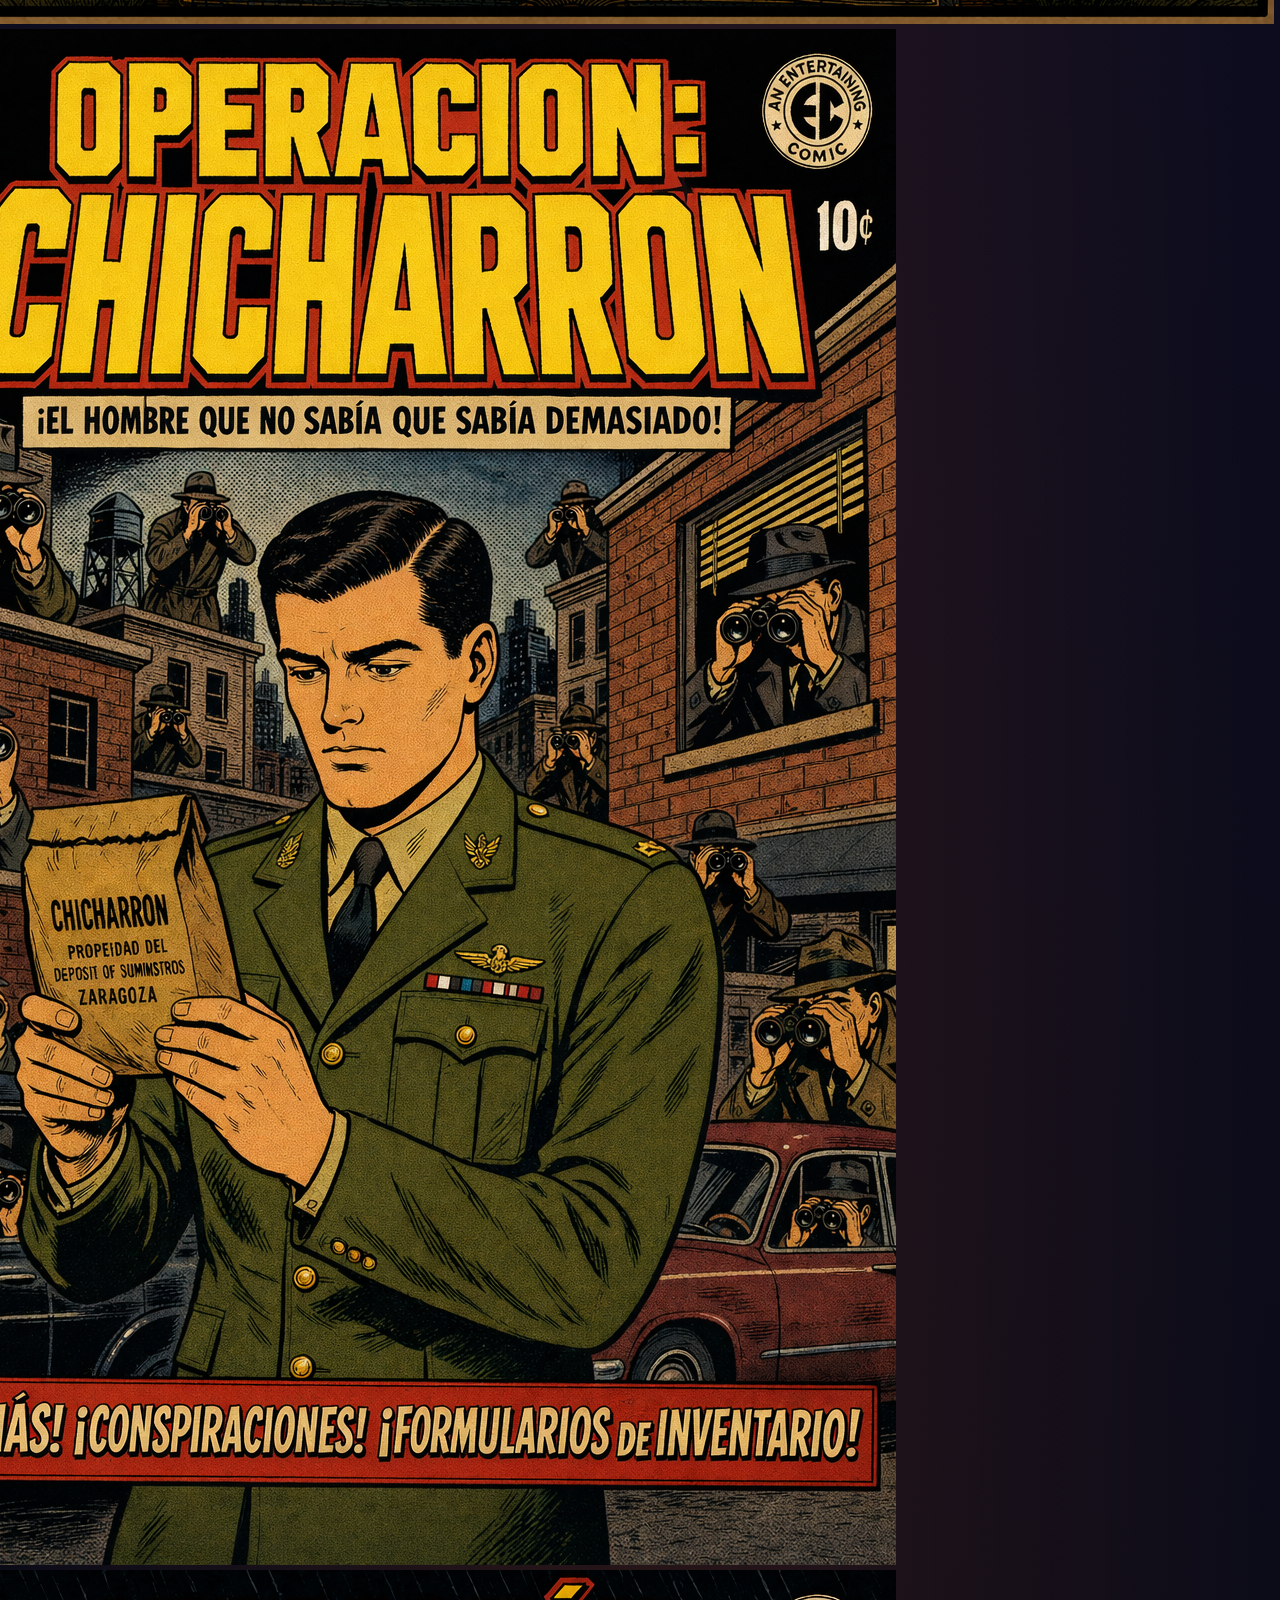
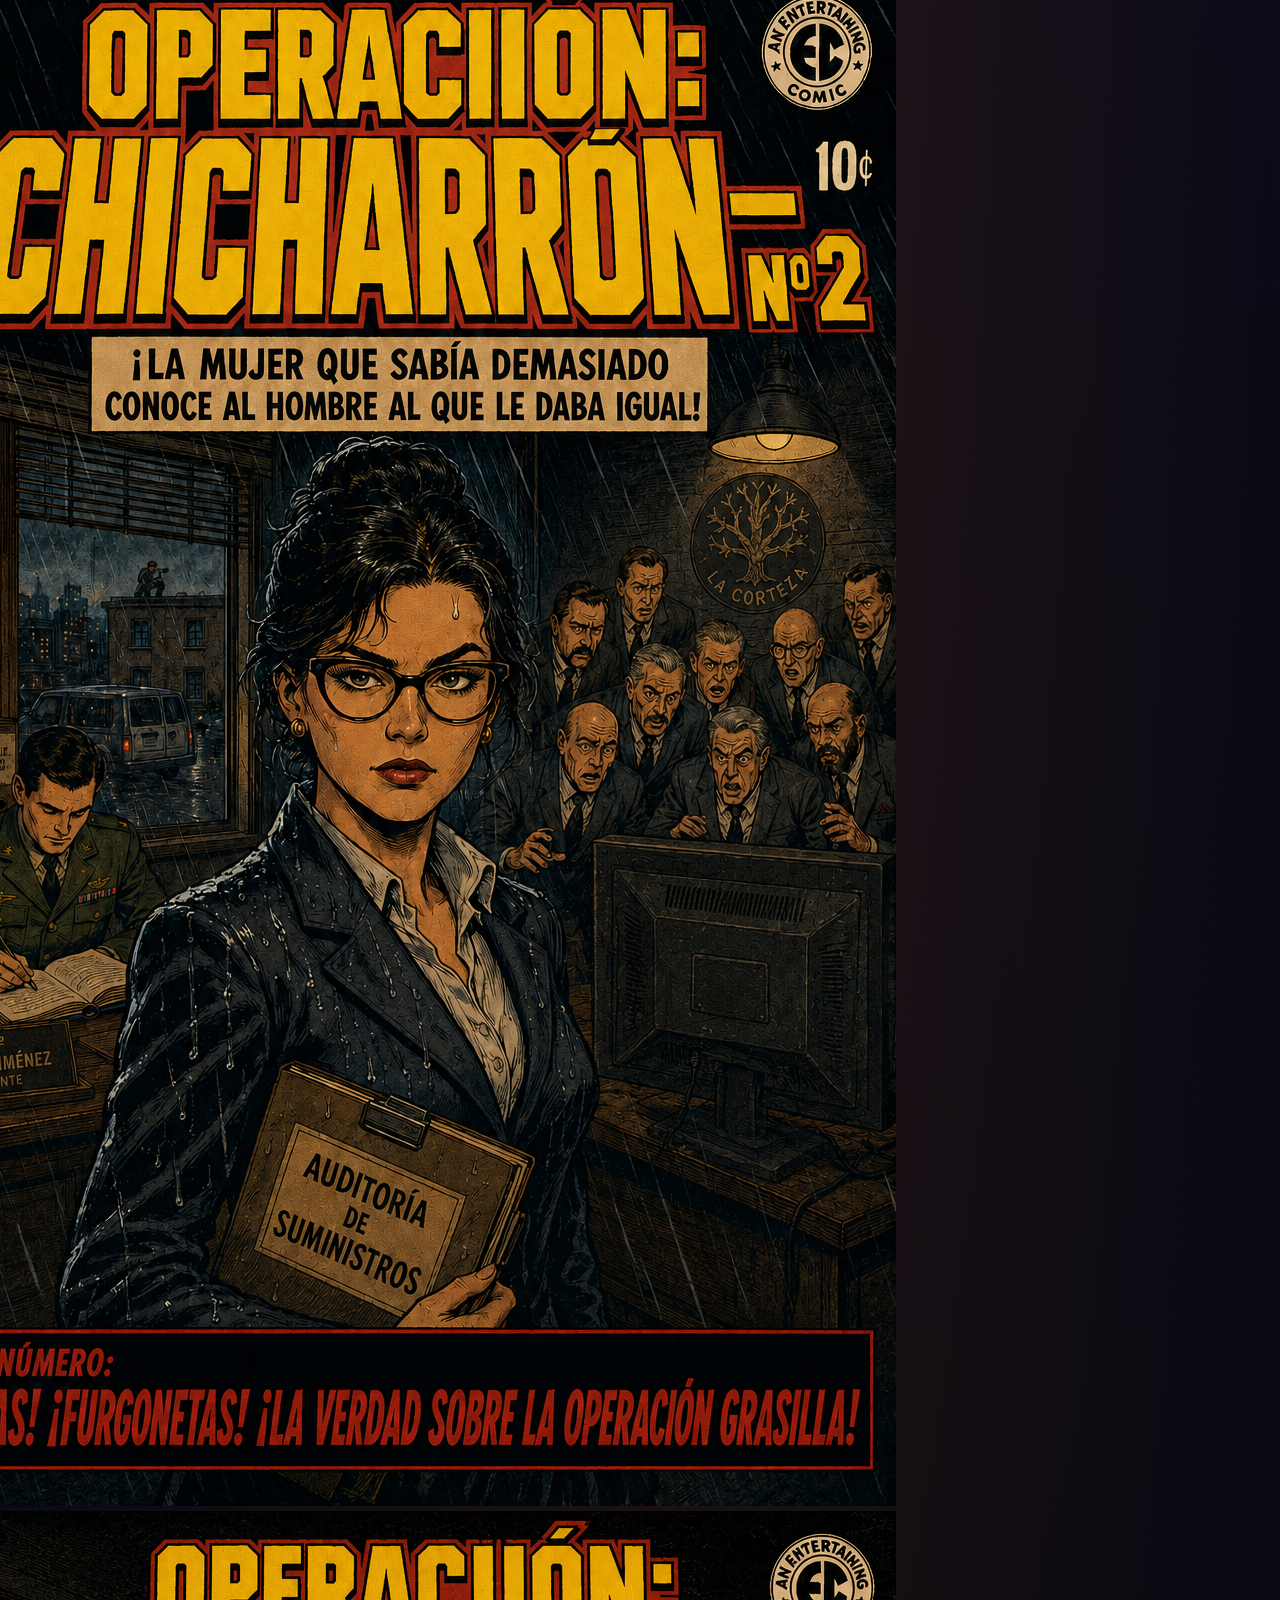
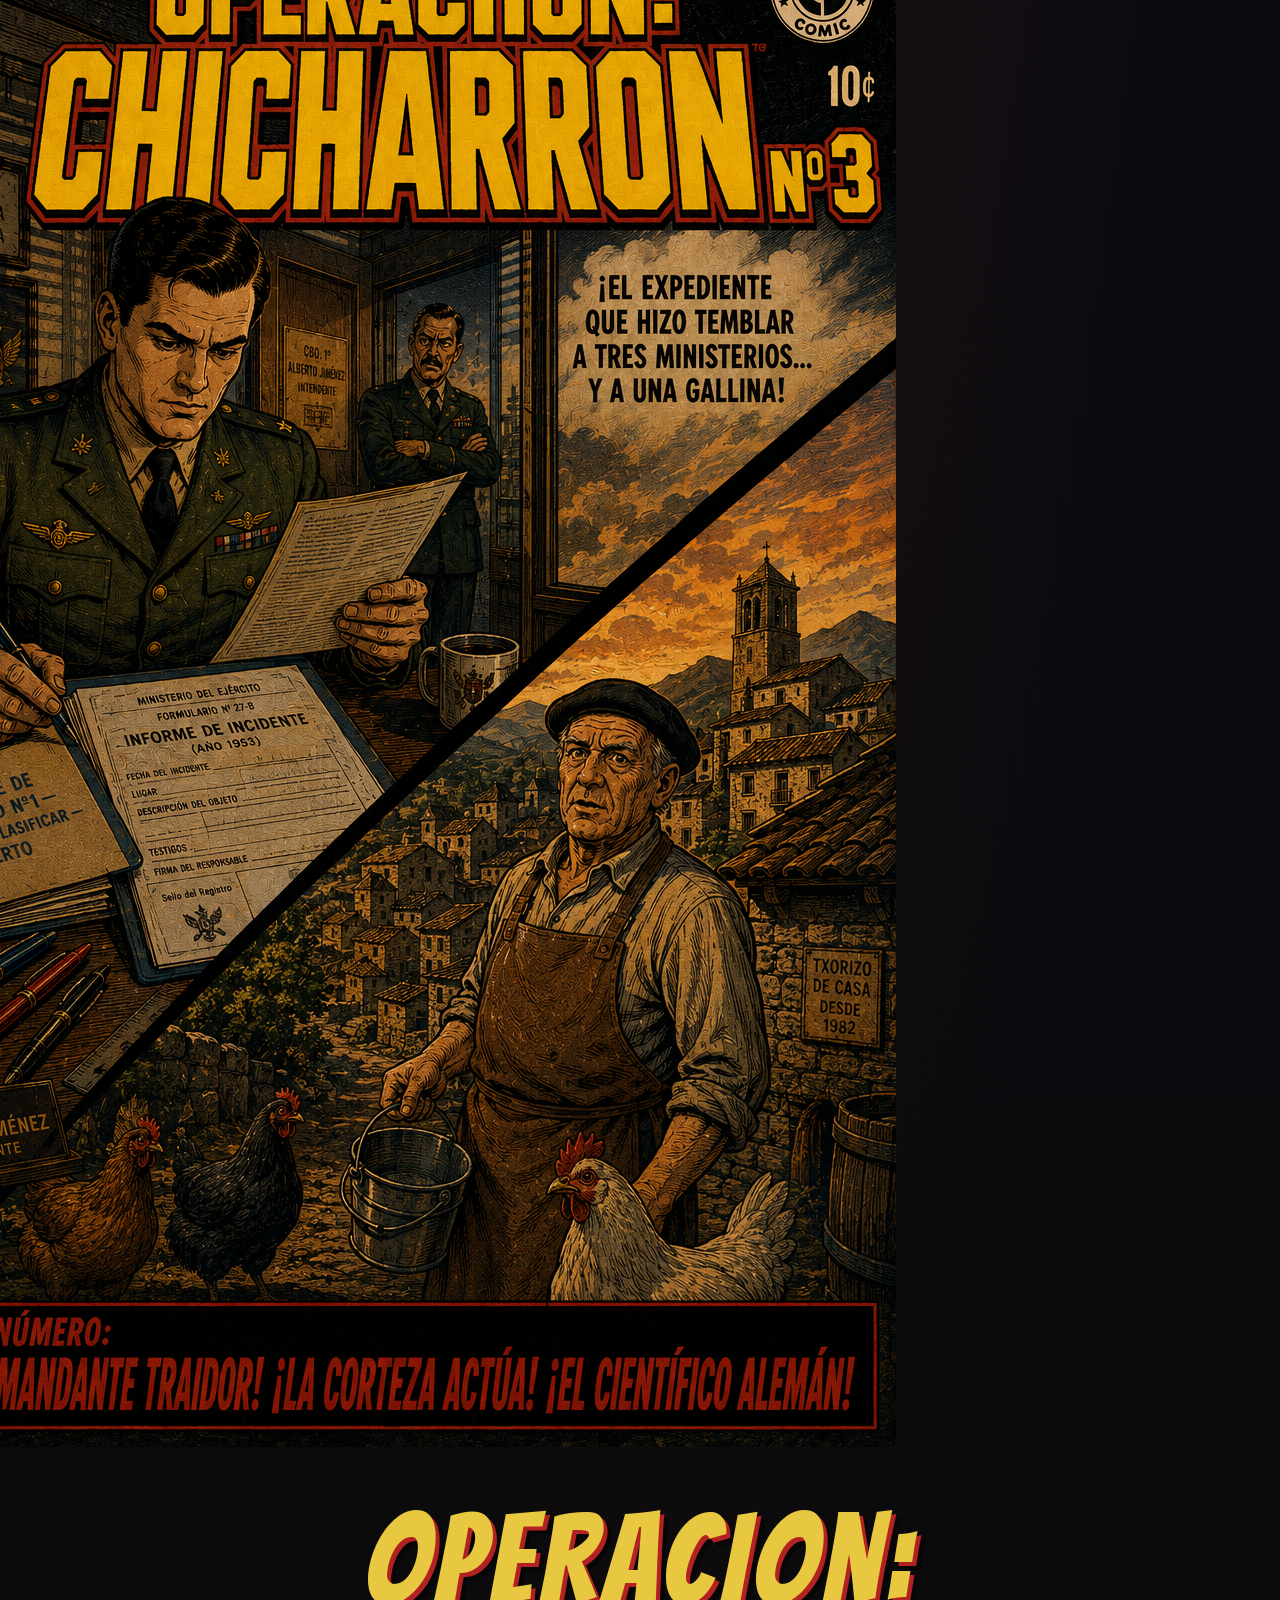
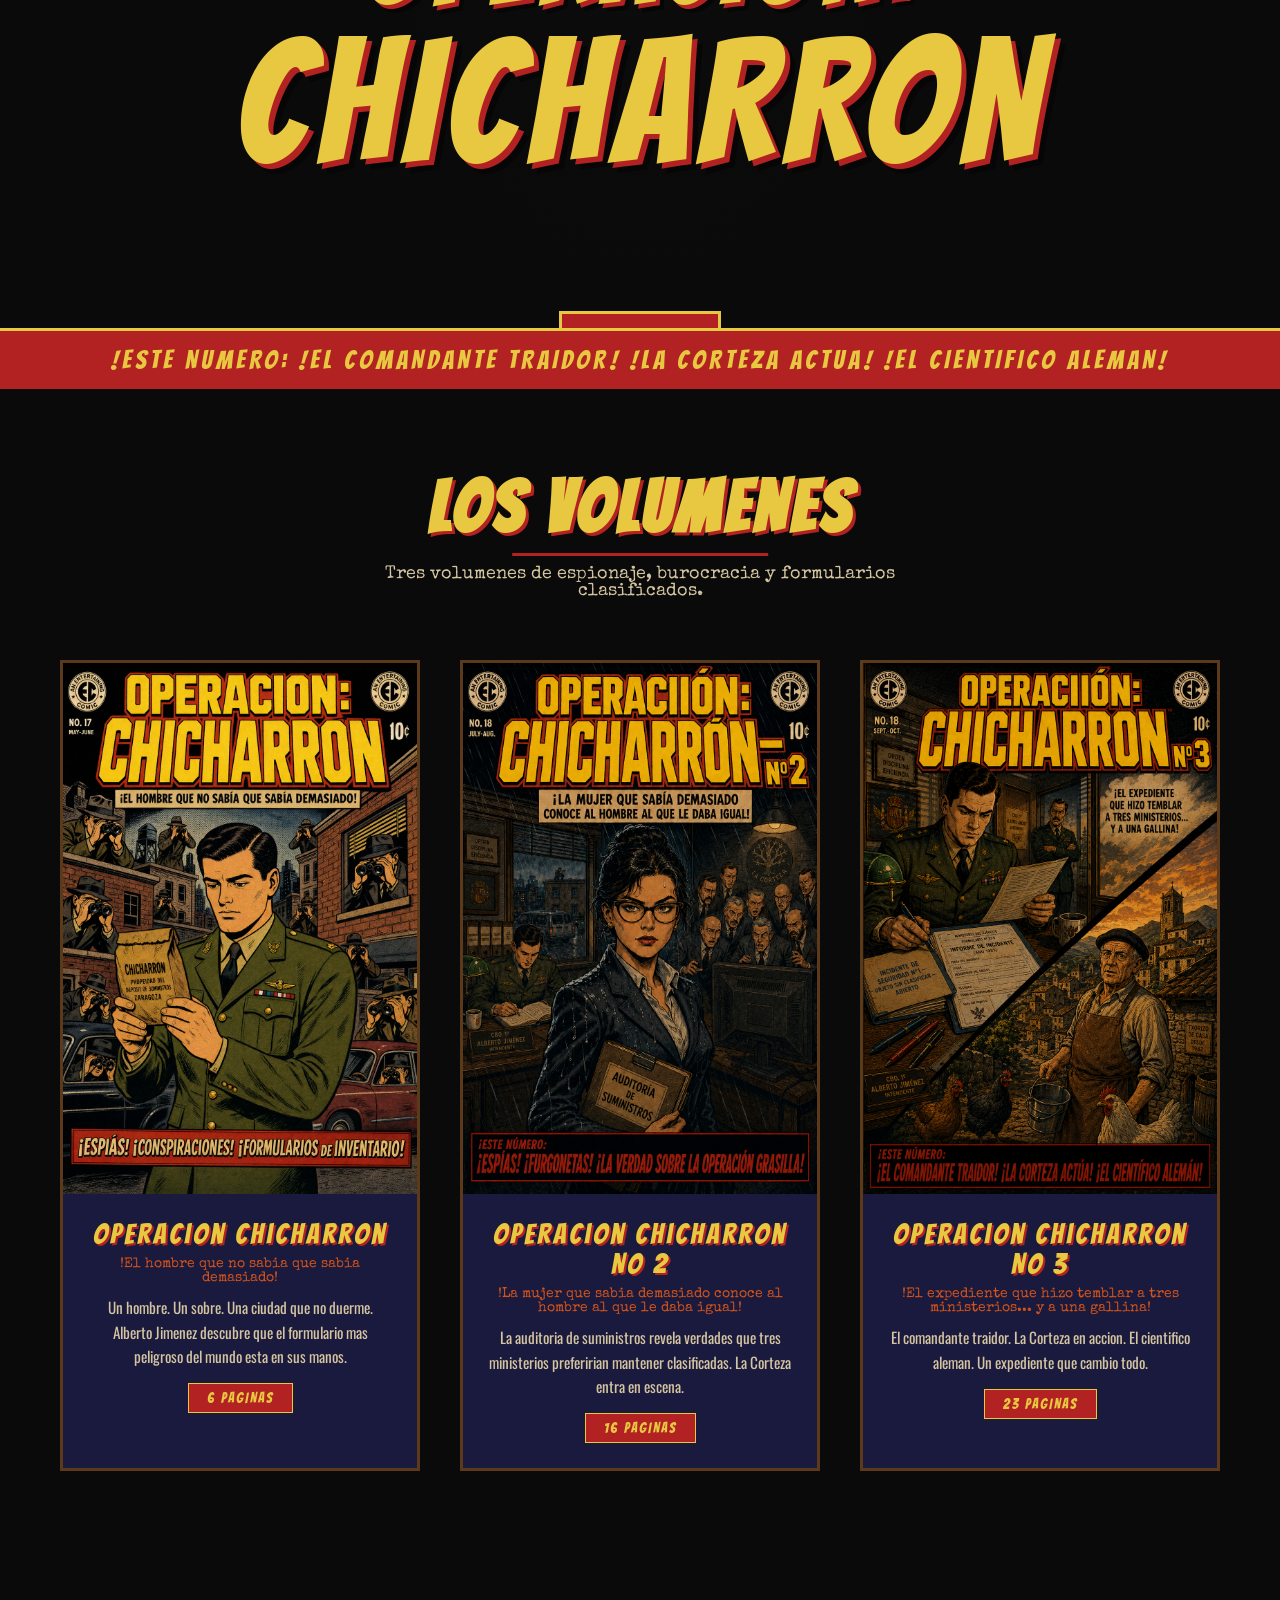
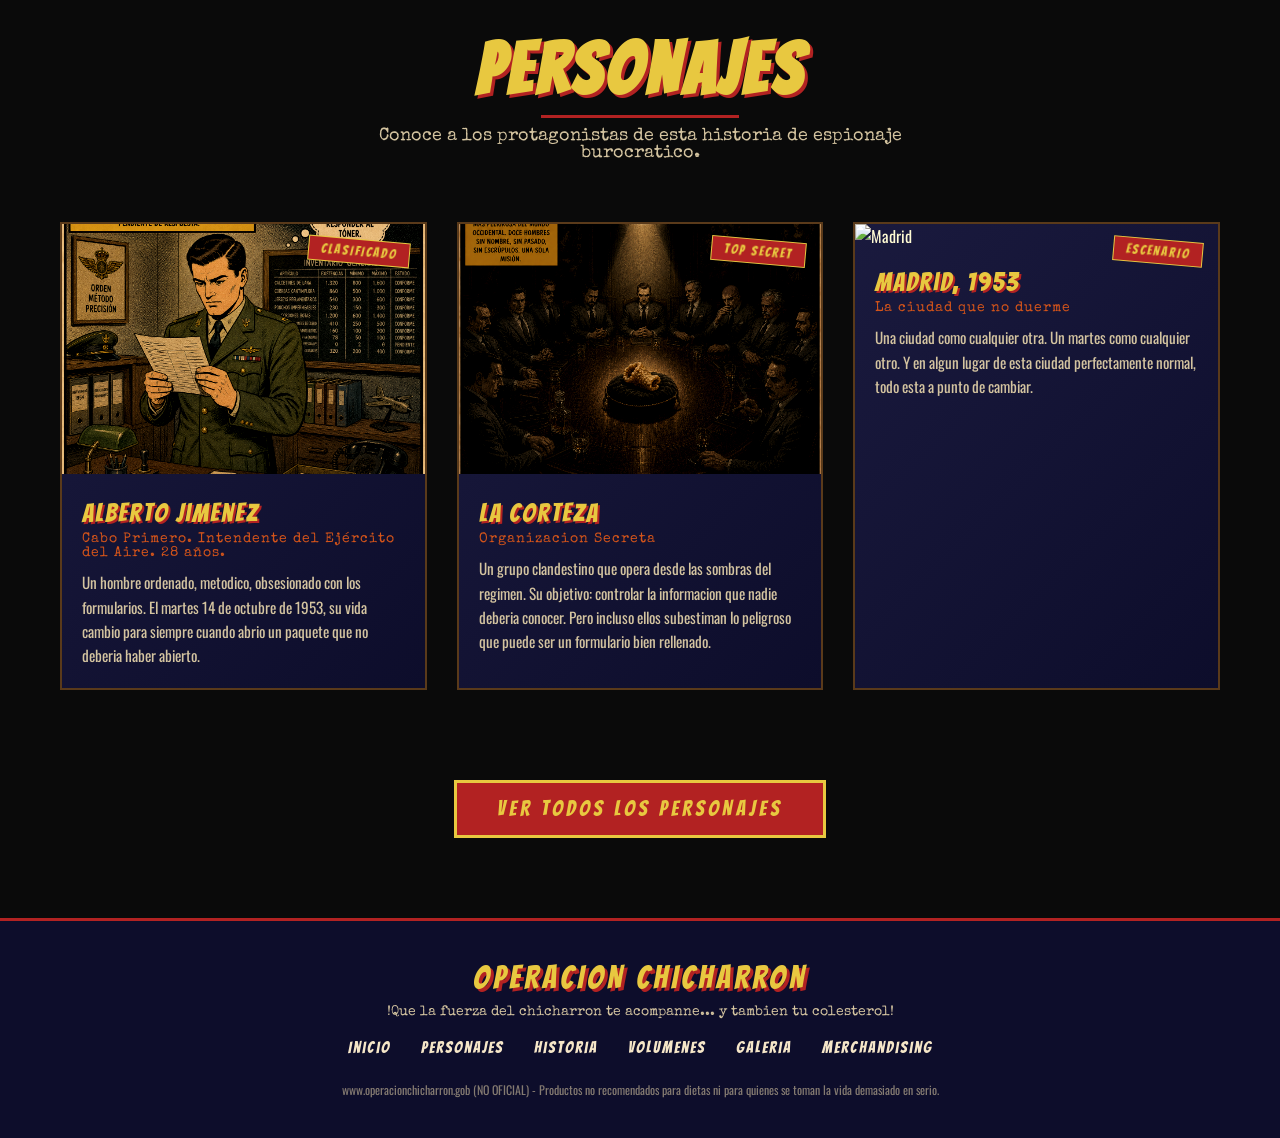
==== commit f239dd43: "Update index.html" ====
--- a/index.html
+++ b/index.html
@@ -33,6 +33,18 @@
 
   <!-- HERO -->
   <section class="hero">
+    <!-- Blurred panel collage background -->
+    <div class="hero-collage">
+      <img src="assets/panels/panel-madrid.png" alt="">
+      <img src="assets/panels/panel-vol2-1.png" alt="">
+      <img src="assets/panels/panel-vol3-1.png" alt="">
+      <img src="assets/panels/panel-vol3-14.png" alt="">
+      <img src="assets/portada1.png" alt="">
+      <img src="assets/portada2.png" alt="">
+      <img src="assets/portada3.png" alt="">
+      <img src="assets/panels/panel-madrid.png" alt="">
+    </div>
+
     <!-- Explosion burst rings -->
     <div class="explosion-burst"></div>
 
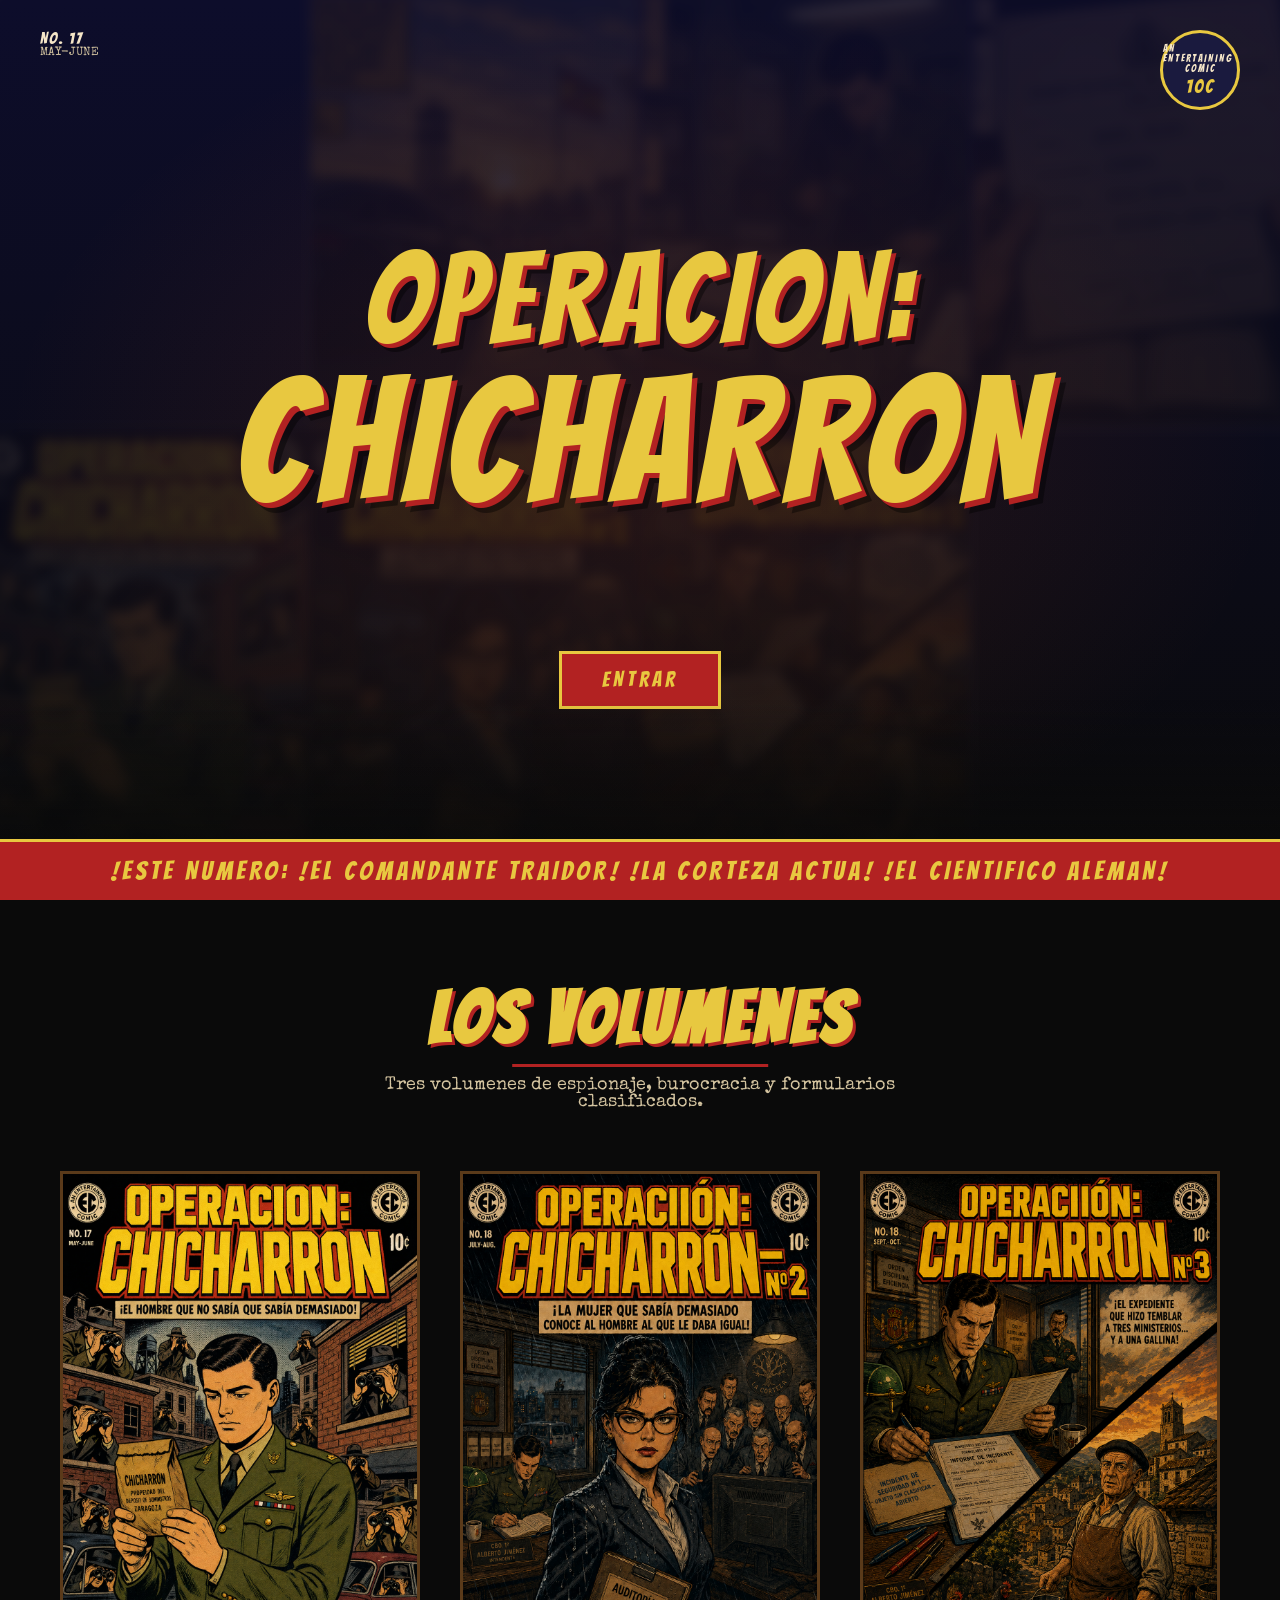
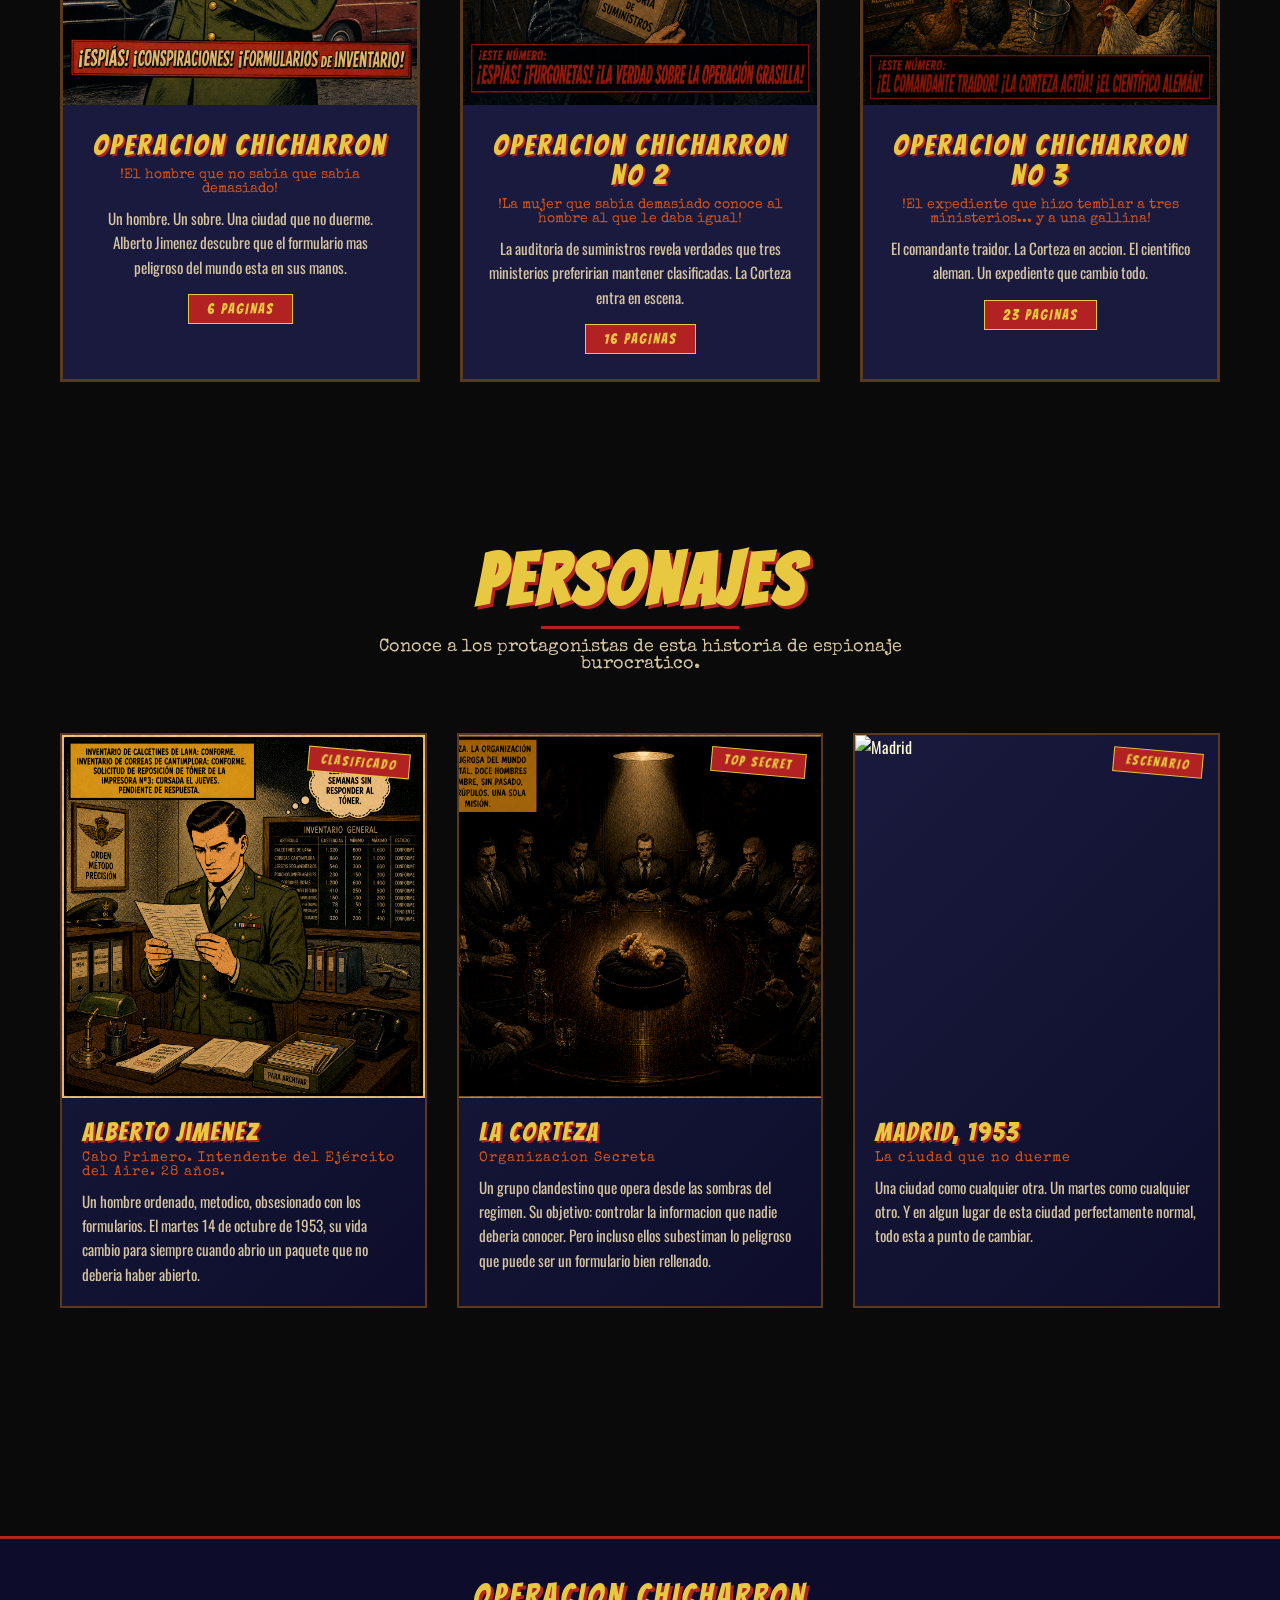
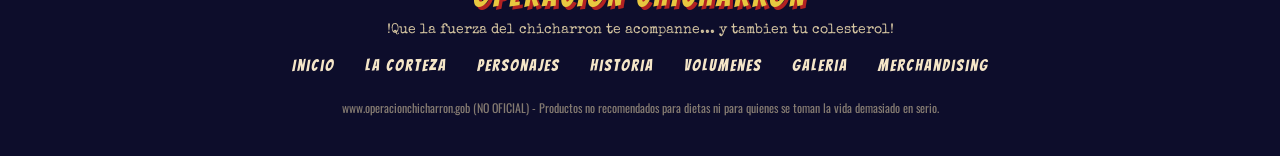
==== commit 4faebdb9: "Add link to 'La Corteza' in footer" ====
--- a/index.html
+++ b/index.html
@@ -196,6 +196,7 @@
       <div class="footer-tagline">!Que la fuerza del chicharron te acompanne... y tambien tu colesterol!</div>
       <div class="footer-links">
         <a href="index.html">Inicio</a>
+        <a href="la-corteza.html">La Corteza</a>
         <a href="personajes.html">Personajes</a>
         <a href="historia.html">Historia</a>
         <a href="volumenes.html">Volumenes</a>
--- a/css/styles.css
+++ b/css/styles.css
@@ -175,6 +175,29 @@
   height: 200px;
   background: linear-gradient(to top, var(--negro), transparent);
   pointer-events: none;
+  z-index: 3;
+}
+
+.hero-collage {
+  position: absolute;
+  top: -20px;
+  left: -20px;
+  width: calc(100% + 40px);
+  height: calc(100% + 40px);
+  display: grid;
+  grid-template-columns: repeat(4, 1fr);
+  grid-template-rows: repeat(2, 1fr);
+  gap: 4px;
+  z-index: 0;
+  opacity: 0.12;
+  filter: blur(6px);
+  pointer-events: none;
+}
+
+.hero-collage img {
+  width: 100%;
+  height: 100%;
+  object-fit: cover;
 }
 
 /* ===== TITLE TYPOGRAPHY ===== */
@@ -437,9 +460,11 @@
 
 .character-card .char-image {
   width: 100%;
-  height: 250px;
+  aspect-ratio: 1 / 1;
   object-fit: cover;
+  object-position: center 20%;
   filter: sepia(0.2) contrast(1.1);
+  display: block;
 }
 
 .character-card .char-info {
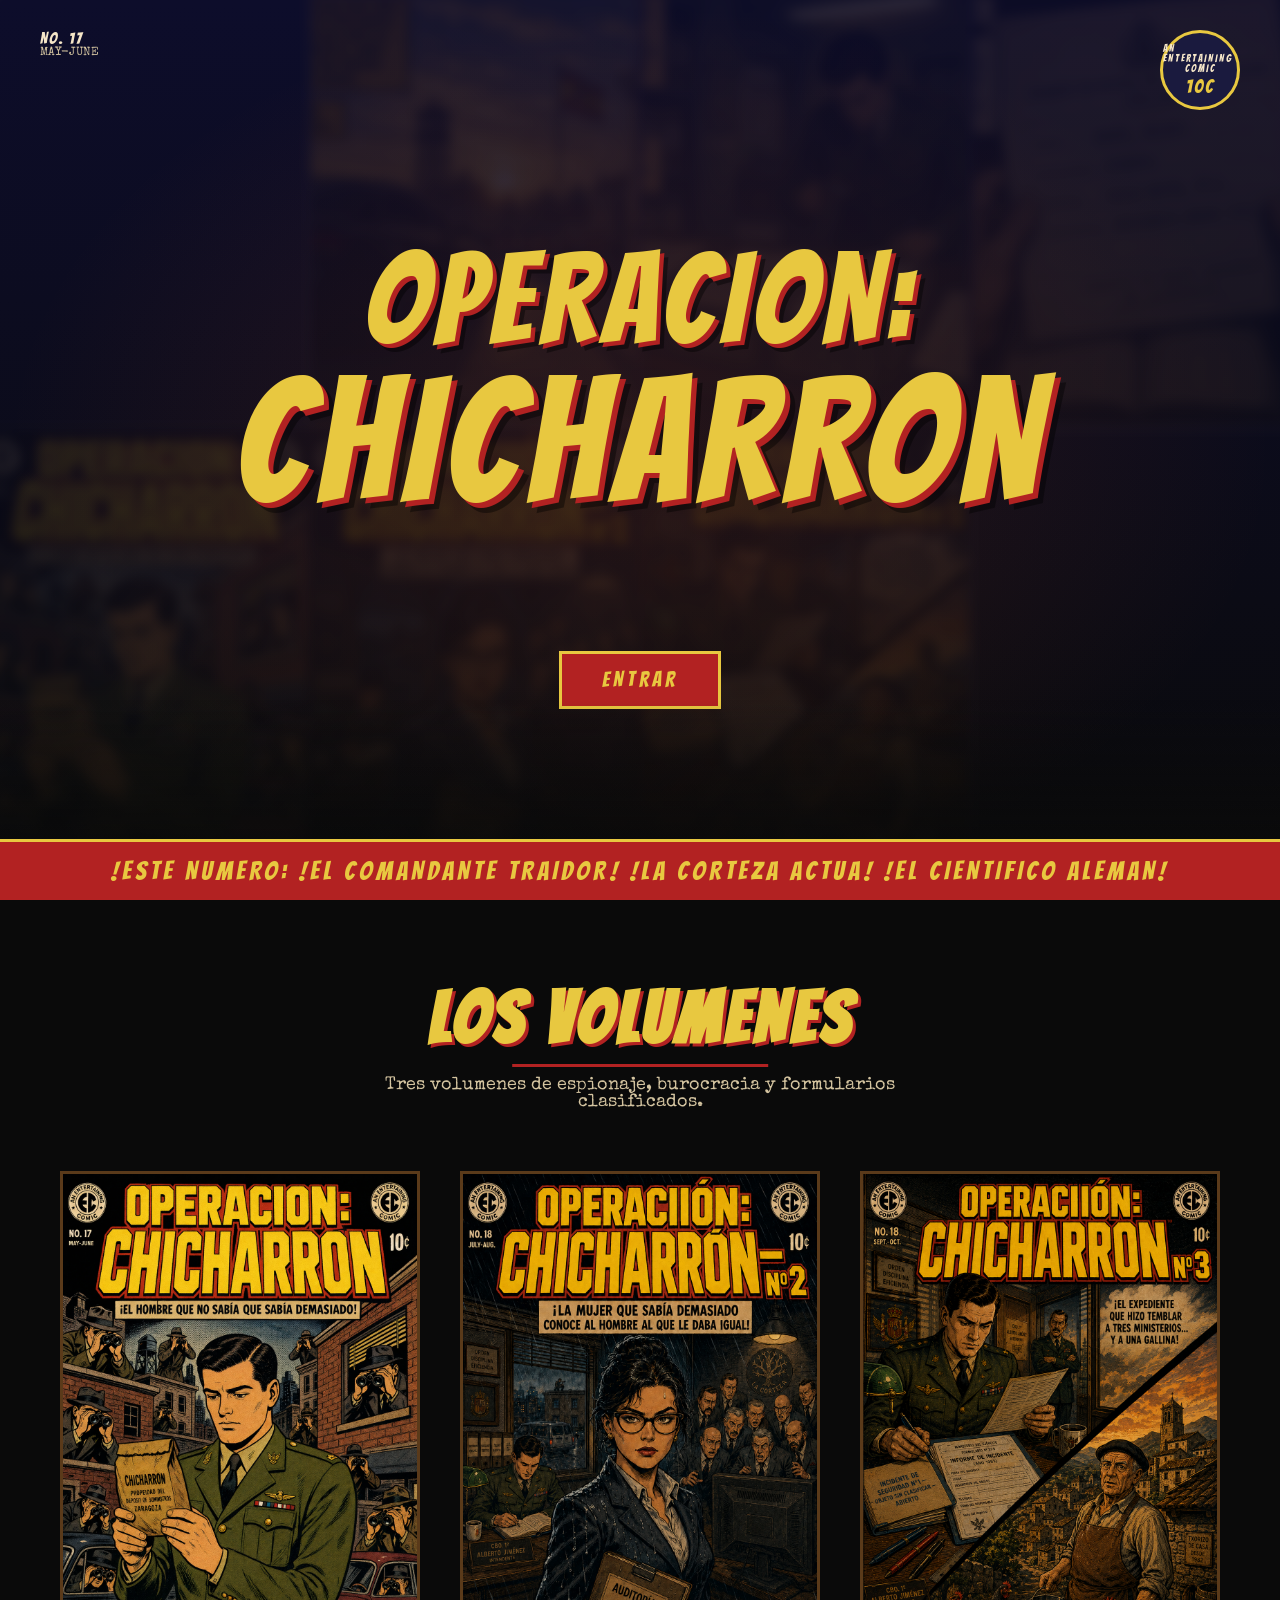
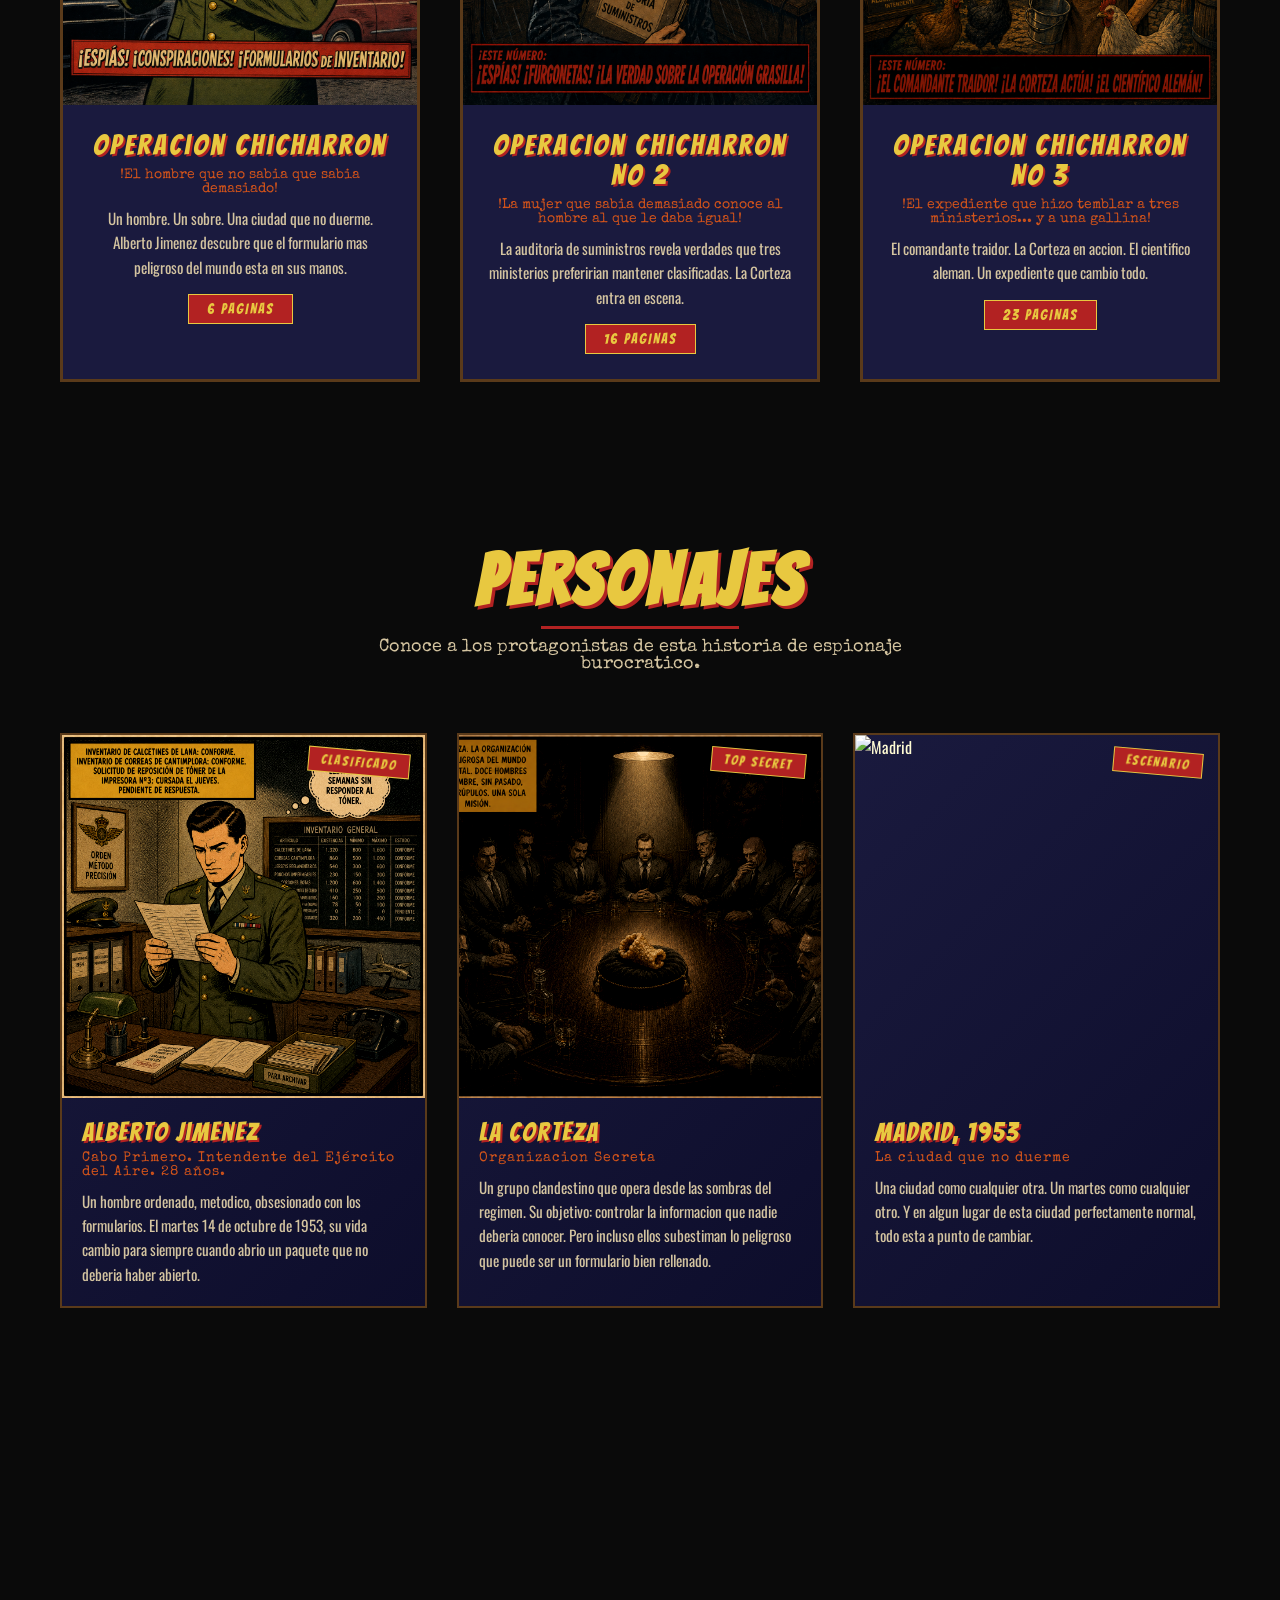
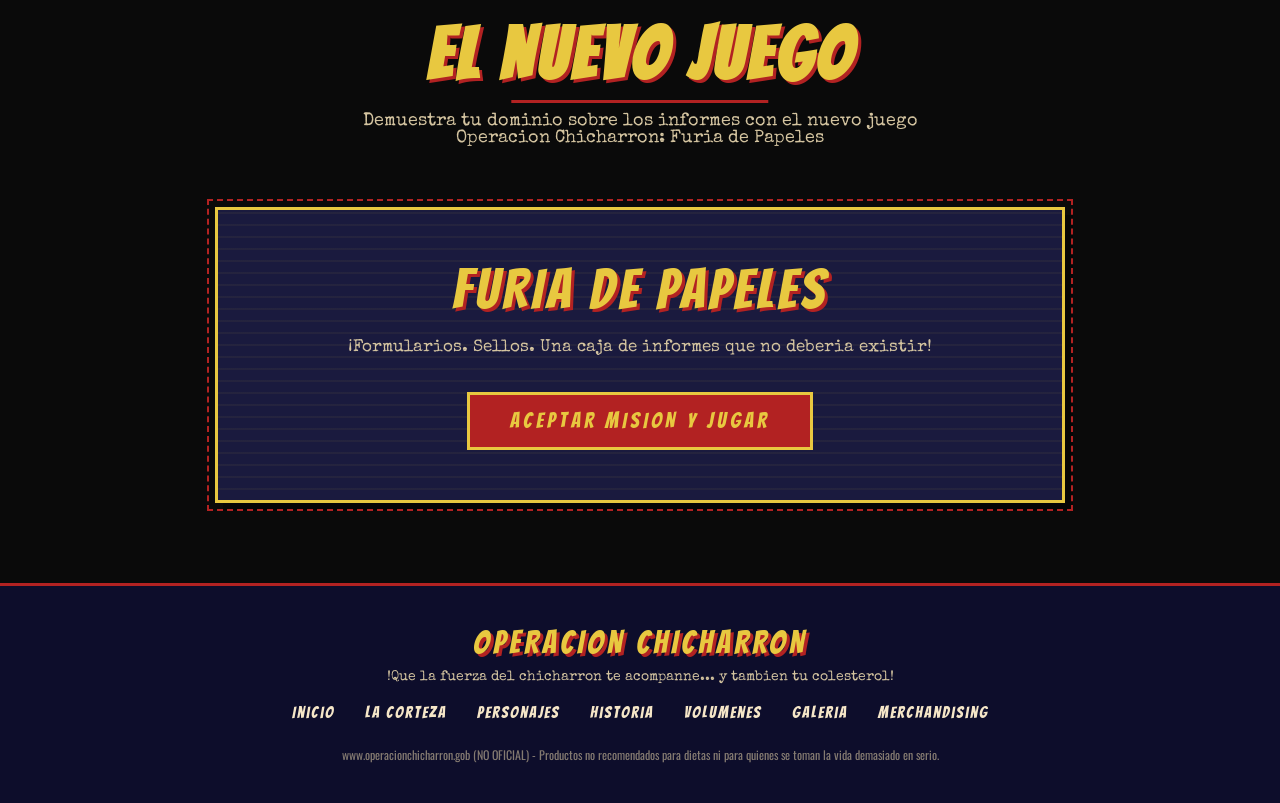
==== commit 072672e4: "Add new game section for 'Furia de Papeles' Added a new game section for 'Furia de Papeles' with det" ====
--- a/index.html
+++ b/index.html
@@ -190,6 +190,19 @@
       </div>
     </section>
 
+    <!-- Juego Furia de Papeles -->
+    <section class="page-section">
+      <div class="section-header reveal">
+        <h2>El Nuevo Juego</h2>
+        <p>Demuestra tu dominio sobre los informes con el nuevo juego Operacion Chicharron: Furia de Papeles</p>
+      </div>
+      <div class="game-cta reveal">
+        <div class="game-cta-title">FURIA DE PAPELES</div>
+        <div class="game-cta-sub">¡Formularios. Sellos. Una caja de informes que no deberia existir!</div>
+        <a class="menu-btn" href="https://oscarok19-source.github.io/Operacion-Chicharr-n-Furia-de-Papeles/" target="_blank" rel="noopener" style="opacity:1; animation:none;">ACEPTAR MISION Y JUGAR</a>
+      </div>
+    </section>
+    
     <!-- Footer -->
     <footer>
       <div class="footer-logo">OPERACION CHICHARRON</div>
--- a/css/styles.css
+++ b/css/styles.css
@@ -362,6 +362,41 @@
   transform: scale(1.05);
 }
 
+/* ===== JUEGO FURIA DE PAPELES ===== */
+.game-cta {
+  position: relative;
+  max-width: 850px;
+  margin: 0 auto;
+  padding: 50px 40px;
+  text-align: center;
+  background:
+    repeating-linear-gradient(0deg, transparent 0 10px, rgba(232,200,64,0.05) 10px 12px),
+    var(--azul-oscuro);
+  border: 3px solid var(--amarillo);
+  outline: 2px dashed var(--rojo);
+  outline-offset: 6px;
+  box-shadow: 8px 8px 0 rgba(0,0,0,0.4);
+}
+.game-cta .game-cta-title {
+  font-family: 'Bangers', cursive;
+  font-size: clamp(2.2rem, 5vw, 3.5rem);
+  color: var(--amarillo);
+  text-shadow: 3px 3px 0 var(--rojo);
+  letter-spacing: 4px;
+  text-transform: uppercase;
+}
+.game-cta .game-cta-sub {
+  font-family: 'Special Elite', cursive;
+  color: var(--crema-oscuro);
+  font-size: 1.05rem;
+  margin: 15px auto 30px;
+  max-width: 600px;
+  line-height: 1.7;
+}
+.game-cta .menu-btn {
+  margin-top: 0;
+}
+
 /* ===== PAGE SECTIONS ===== */
 .page-section {
   padding: 80px 20px;
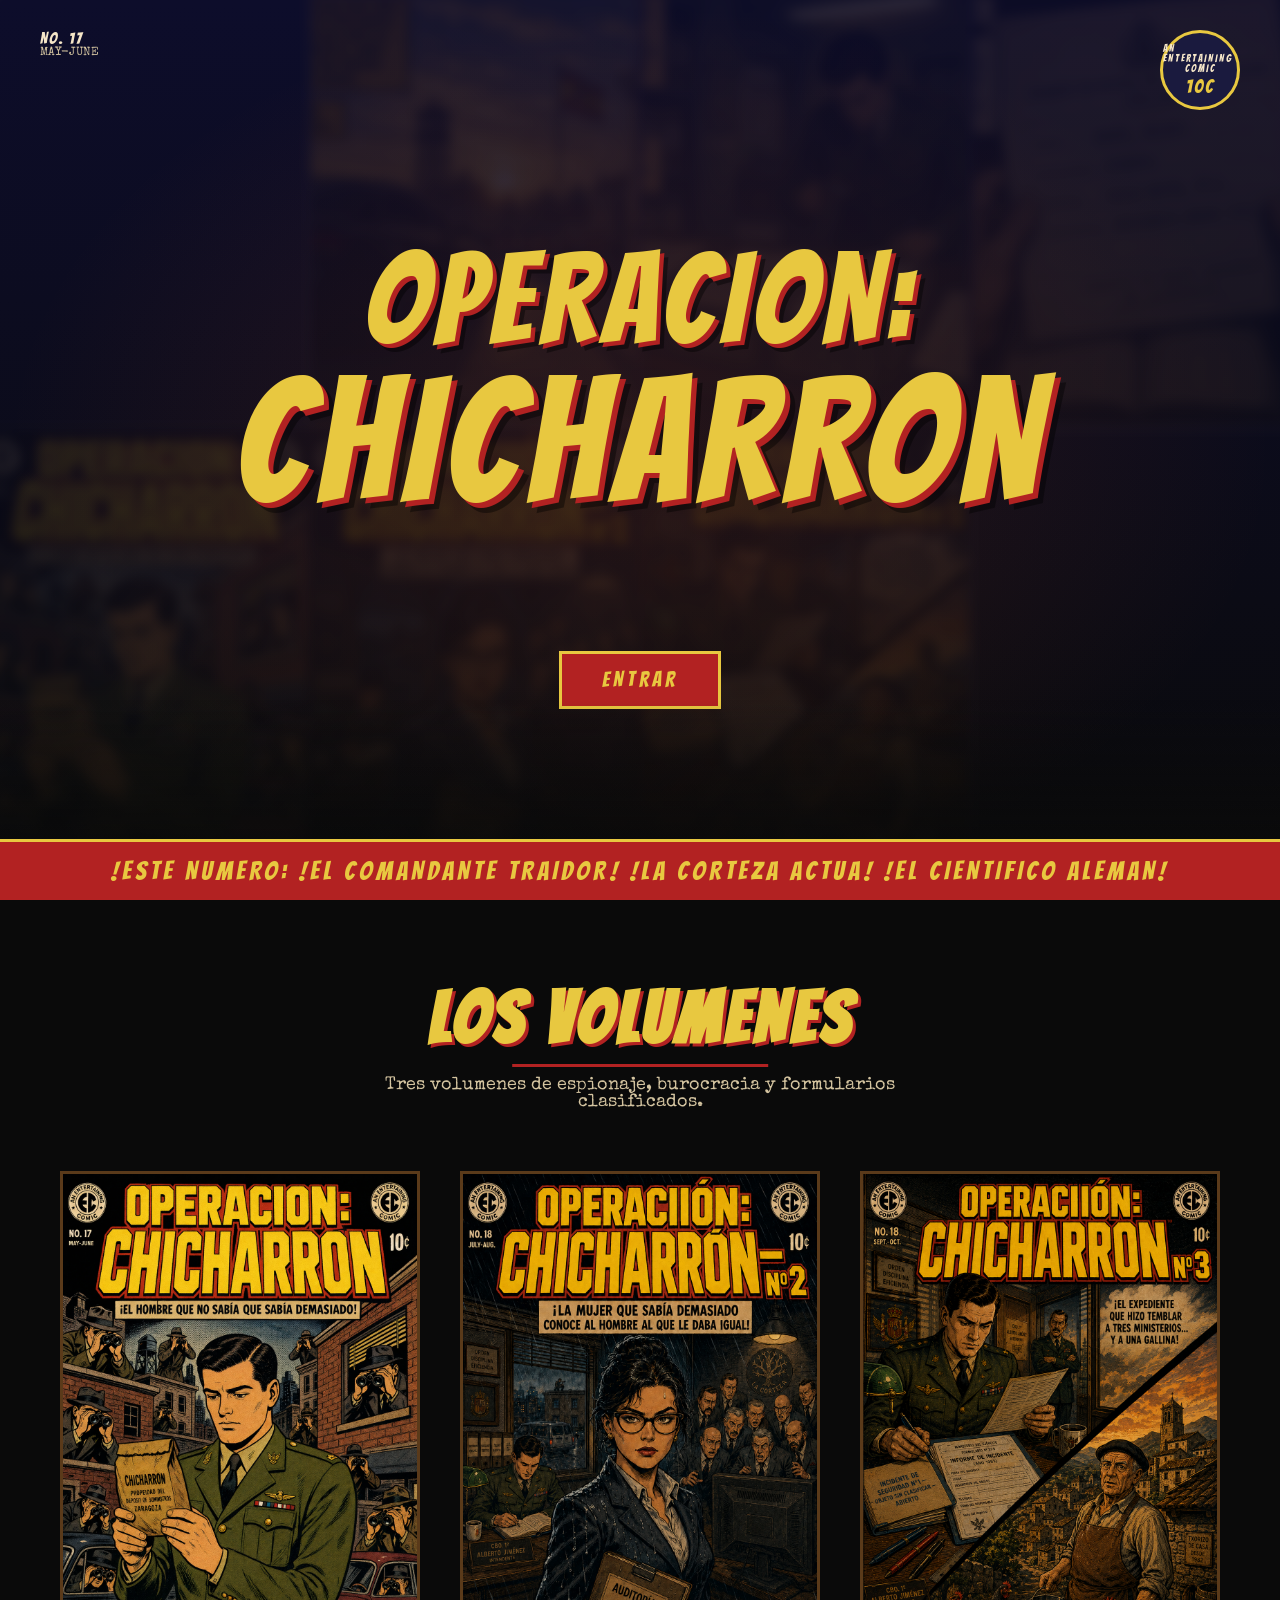
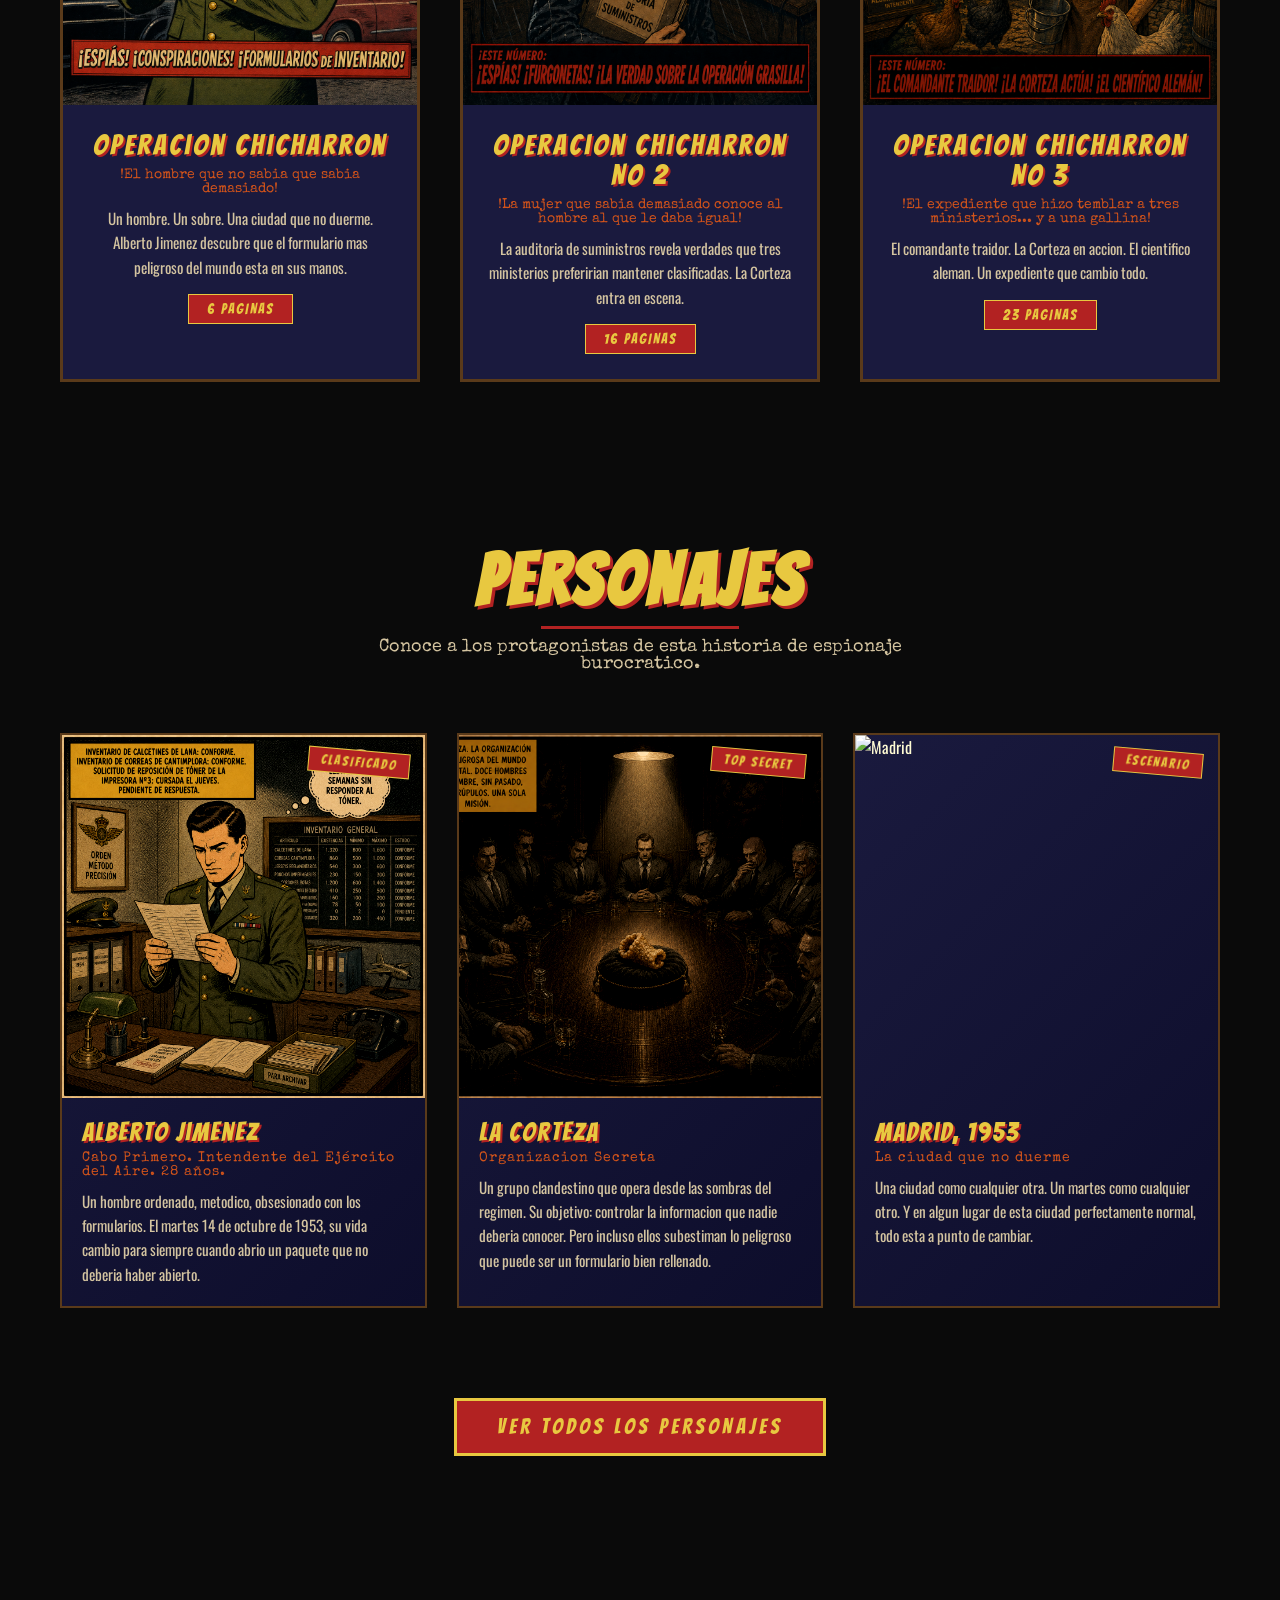
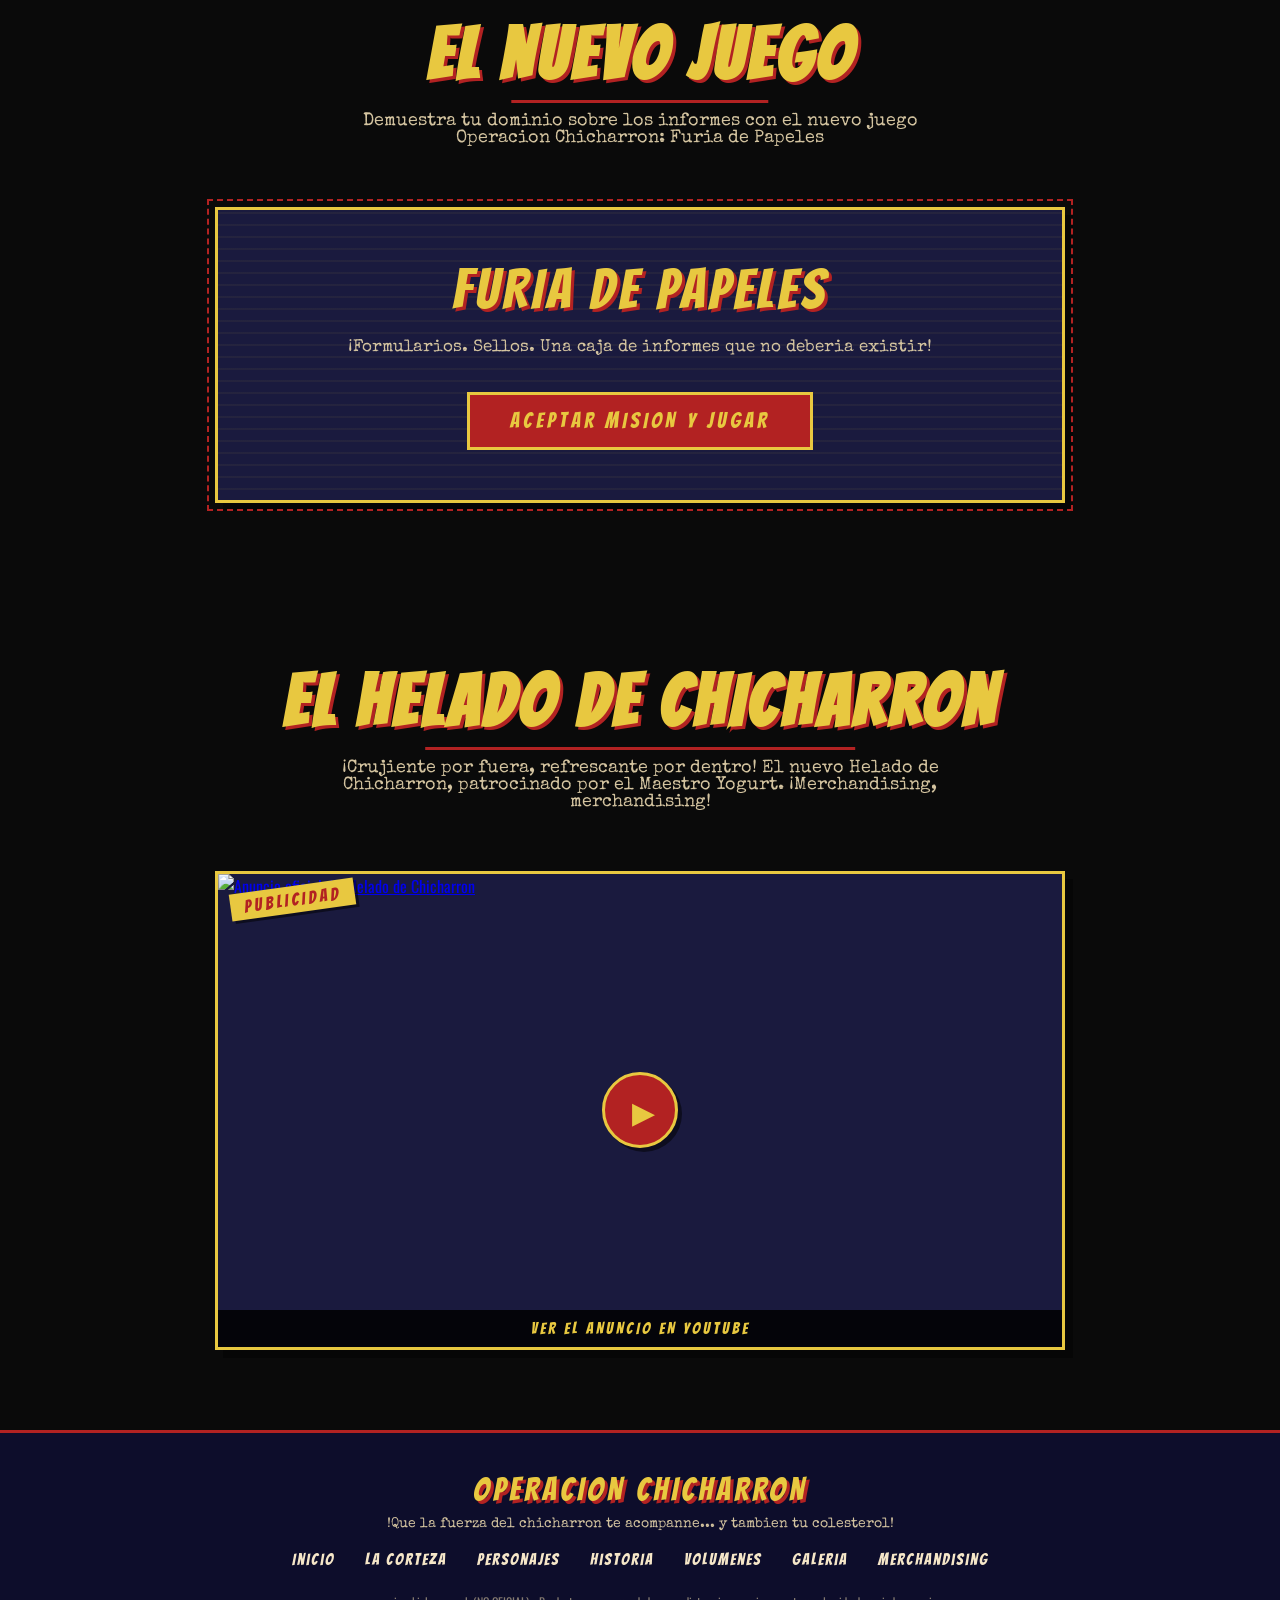
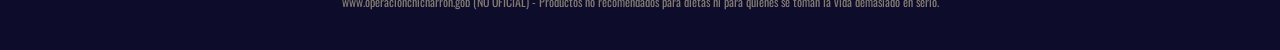
==== commit 7a3fa1af: "Update index.html" ====
--- a/index.html
+++ b/index.html
@@ -200,6 +200,22 @@
         <div class="game-cta-title">FURIA DE PAPELES</div>
         <div class="game-cta-sub">¡Formularios. Sellos. Una caja de informes que no deberia existir!</div>
         <a class="menu-btn" href="https://oscarok19-source.github.io/Operacion-Chicharr-n-Furia-de-Papeles/" target="_blank" rel="noopener" style="opacity:1; animation:none;">ACEPTAR MISION Y JUGAR</a>
+      </div>
+    </section>
+    
+    <!-- Publicidad Helado de Chicharron -->
+    <section class="page-section">
+      <div class="section-header reveal">
+        <h2>El Helado de Chicharron</h2>
+        <p>¡Crujiente por fuera, refrescante por dentro! El nuevo Helado de Chicharron, patrocinado por el Maestro Yogurt. ¡Merchandising, merchandising!</p>
+      </div>
+<div class="video-frame reveal">
+        <span class="video-ad-stamp">PUBLICIDAD</span>
+        <a href="https://youtu.be/--p0Tr2Ksd4" target="_blank" rel="noopener" title="Ver el anuncio del Helado de Chicharron en YouTube">
+          <img src="https://i.ytimg.com/vi/--p0Tr2Ksd4/hqdefault.jpg" alt="Anuncio oficial del Helado de Chicharron">
+          <span class="video-play">&#9654;</span>
+          <span class="video-caption">VER EL ANUNCIO EN YOUTUBE</span>
+        </a>
       </div>
     </section>
     
--- a/css/styles.css
+++ b/css/styles.css
@@ -397,6 +397,76 @@
   margin-top: 0;
 }
 
+/* ===== VIDEO PUBLICITARIO ===== */
+.video-frame {
+  position: relative;
+  max-width: 850px;
+  margin: 0 auto;
+  aspect-ratio: 16 / 9;
+  background: var(--azul-oscuro);
+  border: 3px solid var(--amarillo);
+  box-shadow: 8px 8px 0 rgba(0,0,0,0.4);
+}
+.video-frame > a {
+  position: absolute;
+  inset: 0;
+  display: block;
+}
+.video-frame img {
+  width: 100%;
+  height: 100%;
+  object-fit: cover;
+  display: block;
+}
+.video-frame .video-play {
+  position: absolute;
+  top: 50%;
+  left: 50%;
+  transform: translate(-50%, -50%);
+  width: 76px;
+  height: 76px;
+  background: var(--rojo);
+  border: 3px solid var(--amarillo);
+  border-radius: 50%;
+  color: var(--amarillo);
+  font-size: 1.9rem;
+  line-height: 70px;
+  text-align: center;
+  padding-left: 6px;
+  box-shadow: 4px 4px 0 rgba(0,0,0,0.5);
+  transition: transform 0.3s;
+}
+.video-frame a:hover .video-play {
+  transform: translate(-50%, -50%) scale(1.15);
+}
+.video-frame .video-caption {
+  position: absolute;
+  bottom: 0;
+  left: 0;
+  right: 0;
+  background: rgba(0,0,0,0.85);
+  color: var(--amarillo);
+  font-family: 'Bangers', cursive;
+  font-size: 1rem;
+  letter-spacing: 3px;
+  text-align: center;
+  padding: 10px 15px;
+}
+.video-ad-stamp {
+  position: absolute;
+  top: 12px;
+  left: 12px;
+  z-index: 5;
+  background: var(--amarillo);
+  color: var(--rojo);
+  font-family: 'Bangers', cursive;
+  font-size: 1.1rem;
+  letter-spacing: 3px;
+  padding: 4px 14px;
+  transform: rotate(-8deg);
+  box-shadow: 3px 3px 0 rgba(0,0,0,0.5);
+}
+
 /* ===== PAGE SECTIONS ===== */
 .page-section {
   padding: 80px 20px;
